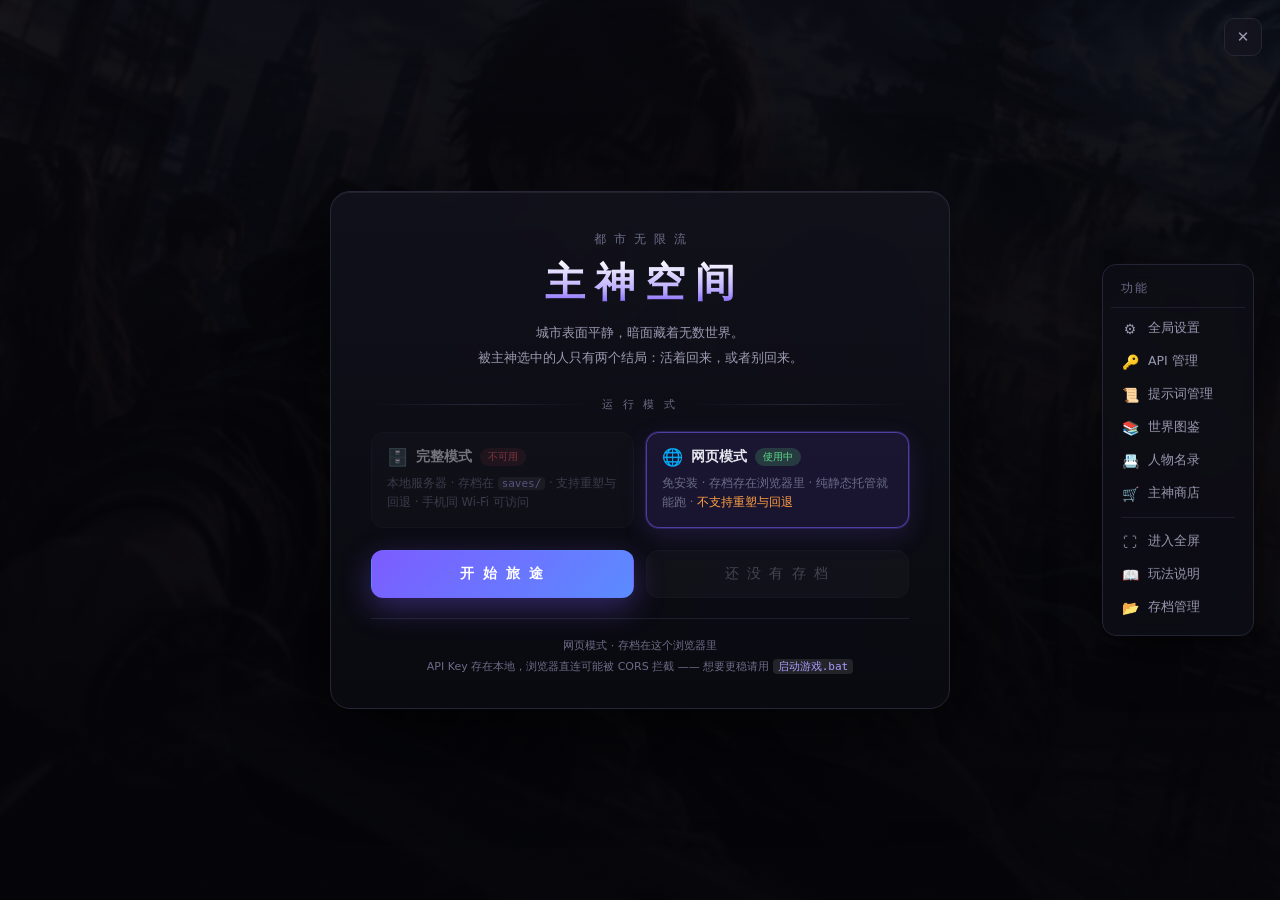
==== index.html @ b5f0bf7d "更新游戏文件（2026-10-16 14:59）" ====
<!DOCTYPE html>
<html lang="zh-CN">
<head>
<meta charset="UTF-8" />
<meta name="viewport" content="width=device-width, initial-scale=1, viewport-fit=cover" />
<meta name="theme-color" content="#0a0a10" />
<title>都市无限流：主神空间</title>
<link rel="icon" href="data:image/svg+xml,<svg xmlns='http://www.w3.org/2000/svg' viewBox='0 0 32 32'><circle cx='16' cy='16' r='13' fill='%237c5cff'/></svg>" />
<link rel="stylesheet" href="./style.css" />
</head>
<body>

<div id="app">
  <!-- ══════════ 开始页 ══════════ -->
  <div class="landing" id="landing">
    <button class="ld-close" id="ldClose" title="关闭">✕</button>

    <!-- 右侧功能菜单 -->
    <aside class="ld-menu">
      <div class="ld-menu-h">功能</div>
      <button class="ld-mi" data-ld="settings"><i>⚙️</i><span>全局设置</span></button>
      <button class="ld-mi" data-ld="api"><i>🔑</i><span>API 管理</span></button>
      <button class="ld-mi" data-ld="prompt"><i>📜</i><span>提示词管理</span></button>
      <button class="ld-mi" data-ld="worlds"><i>📚</i><span>世界图鉴</span></button>
      <button class="ld-mi" data-ld="codex"><i>📇</i><span>人物名录</span></button>
      <button class="ld-mi" data-ld="shop"><i>🛒</i><span>主神商店</span></button>
      <div class="ld-menu-gap"></div>
      <button class="ld-mi" data-ld="fullscreen"><i>⛶</i><span>进入全屏</span></button>
      <button class="ld-mi" data-ld="guide"><i>📖</i><span>玩法说明</span></button>
      <button class="ld-mi" data-ld="saves"><i>📂</i><span>存档管理</span></button>
    </aside>

    <div class="landing-inner">
      <div class="ld-card">
        <div class="ld-brand">
          <div class="ld-title">都市无限流</div>
          <h1 class="ld-name">主神空间</h1>
          <p class="ld-tag">城市表面平静，暗面藏着无数世界。<br />被主神选中的人只有两个结局：活着回来，或者别回来。</p>
        </div>

        <div class="ld-divider"><span>运 行 模 式</span></div>

        <div class="ld-modes">
          <button class="ld-mode" id="modeServer">
            <span class="ld-mo-top"><i>🗄️</i><b>完整模式</b><em id="badgeServer">检测中</em></span>
            <span class="ld-mo-desc">本地服务器 · 存档在 <code>saves/</code> · 支持重塑与回退 · 手机同 Wi-Fi 可访问</span>
          </button>
          <button class="ld-mode" id="modeLocal">
            <span class="ld-mo-top"><i>🌐</i><b>网页模式</b><em id="badgeLocal">检测中</em></span>
            <span class="ld-mo-desc">免安装 · 存档存在浏览器里 · 纯静态托管就能跑 · <b>不支持重塑与回退</b></span>
          </button>
        </div>

        <div class="ld-acts">
          <button class="ld-btn primary" id="ldStart">开 始 旅 途</button>
          <button class="ld-btn" id="ldContinue">继 续 旅 途</button>
        </div>

        <div class="ld-foot" id="landingEngine"></div>
      </div>
    </div>
  </div>

  <!-- ══════════ 左侧图标栏 ══════════ -->
  <nav class="rail" id="rail">
    <div class="rail-group">
      <button class="rail-btn" data-act="char"><i>👤</i><span>角色</span></button>
      <button class="rail-btn" data-act="inv"><i>🎒</i><span>背包</span></button>
      <button class="rail-btn" data-act="shop"><i>🛒</i><span>商店</span></button>
      <button class="rail-btn" data-act="quest"><i>📋</i><span>任务</span></button>
      <button class="rail-btn" data-act="codex"><i>📇</i><span>人物</span></button>
      <button class="rail-btn" data-act="worlds"><i>📚</i><span>世界</span></button>
      <button class="rail-btn" data-act="archive"><i>📖</i><span>档案</span></button>
      <button class="rail-btn" data-act="time"><i>⏩</i><span>时间</span></button>
      <button class="rail-btn" data-act="hub"><i>🌀</i><span>主神空间</span></button>
    </div>
    <div class="rail-gap"></div>
    <div class="rail-group">
      <button class="rail-btn" data-act="rest"><i>💤</i><span>恢复</span></button>
      <button class="rail-btn" data-act="prompt"><i>📜</i><span>提示词</span></button>
      <button class="rail-btn" data-act="cfg"><i>⚙️</i><span>设置</span></button>
      <button class="rail-btn" data-act="home"><i>🏠</i><span>开始页</span></button>
    </div>
  </nav>

  <!-- ══════════ 侧栏 ══════════ -->
  <aside class="sidebar" id="sidebar">
    <div class="brand">
      <div class="orb"></div>
      <div>
        <h1 id="brandTitle">主神空间</h1>
        <div class="sub">都市无限流 · 文字冒险</div>
      </div>
      <button class="side-fold" id="sideFold" title="收起状态栏">收起 ⟩</button>
    </div>

    <div class="section">
      <h2>角色状态 <span class="mini" id="saveNameLabel">未存档</span></h2>

      <div class="stat hp">
        <div class="row"><span class="label">HP 生命</span><span class="val" id="hpVal">100 / 100</span></div>
        <div class="track"><div class="fill hp" id="hpBar" style="width:100%"></div></div>
      </div>
      <div class="stat sta">
        <div class="row"><span class="label">体力</span><span class="val" id="staVal">100 / 100</span></div>
        <div class="track"><div class="fill sta" id="staBar" style="width:100%"></div></div>
      </div>
      <div class="stat score">
        <div class="row"><span class="label">积分</span><span class="val" id="scoreVal">100</span></div>
        <div class="track"><div class="fill score" id="scoreBar" style="width:20%"></div></div>
      </div>

      <div class="attr-mini-list" id="attrList"></div>

      <dl class="meta-grid">
        <dt>等级</dt><dd id="rankVal"><span class="tag rank">E</span></dd>
        <dt>现金</dt><dd id="moneyVal">¥3,000</dd>
        <dt>出身</dt><dd id="originVal">—</dd>
        <dt>天赋</dt><dd id="talentVal">—</dd>
        <dt>战斗</dt><dd id="combatVal">攻 0 · 防 0</dd>
      </dl>
    </div>

    <div class="section">
      <h2>背包 <span class="mini" id="invCount"></span></h2>
      <div class="chips" id="invList"><span class="empty">空空如也</span></div>
    </div>

    <div class="section">
      <h2>技能与血统</h2>
      <div class="chips" id="skillList"><span class="empty">尚未觉醒任何能力</span></div>
    </div>

    <div class="section" style="border-bottom:none">
      <h2>存档 <span class="mini" id="syncHint"></span></h2>
      <button class="btn ghost tiny block" style="margin-bottom:8px" onclick="UI.openNewSave()">＋ 新建旅途</button>
      <div class="save-list" id="saveList"></div>
      <button class="btn ghost tiny block" style="margin-top:8px" onclick="UI.openArchive()">📖 记忆档案</button>
      <button class="btn ghost tiny block" style="margin-top:6px" onclick="UI.exportText('novel',null,'小说已导出')">⬇ 导出为小说 TXT</button>
      <button class="btn ghost tiny block" style="margin-top:6px" onclick="UI.exportText('dossier',null,'完整档案已导出')">⬇ 导出全部档案 TXT</button>
      <button class="btn danger tiny block" style="margin-top:6px" onclick="UI.openImport()">📥 导入存档</button>
    </div>
  </aside>
  <div class="backdrop" id="backdrop" onclick="UI.toggleSidebar(false)"></div>
  <button class="side-reopen" id="sideReopen" title="展开状态栏">⟨ 状态</button>

  <!-- ══════════ 主区 ══════════ -->
  <div class="main">
    <div class="topbar">
      <button class="btn ghost tiny mobile-only" onclick="UI.toggleSidebar(true)">☰</button>
      <span class="title" id="topTitle">都市无限流：主神空间</span>
      <!-- 顶部时间与阶段：一眼能看到现在第几天、离任务还有多久 -->
      <span class="topclock" id="topClock">
        <span class="tc-time" id="topClockTime">26年1月1日 06:00</span>
        <span class="tc-phase" id="topClockPhase">现实生活</span>
        <span class="tc-cd" id="topClockCd">还有 7 天</span>
      </span>
      <div class="spacer"></div>
      <!-- 当前任务徽章：点了开任务面板。侧栏那块删掉之后，任务还得一眼看得到 -->
      <button class="taskchip" id="topTask" onclick="UI.openQuests()" style="display:none">
        <span class="tc-flag">📋</span>
        <span id="topTaskName">—</span>
        <span class="tc-rank" id="topTaskRank"></span>
      </button>
      <!-- 重塑 / 回退常驻顶部：放在消息下面会因为流式追加而根本不渲染出来。
           没有可退的轮次时，「回退」会变成「🏠 主页」—— 顶栏得有个回开始页的入口 -->
      <span class="topacts">
        <button class="tool" id="btnReroll" title="用同样的输入重新生成这一轮">↻ 重塑</button>
        <button class="tool" id="btnUndo" title="删掉这一轮，回到这一轮开头">↩ 回退</button>
      </span>
      <span class="engine-badge" id="engineBadge" onclick="UI.openSettings()">
        <span class="status-dot" id="statusDot"></span>
        <span id="engineText">检测中…</span>
      </span>
    </div>

    <div class="chat" id="chat">
      <div class="chat-inner" id="chatInner"></div>
    </div>

    <div class="composer">
      <div class="composer-inner">
        <div class="input-wrap">
          <textarea id="input" rows="1" placeholder="输入你的行动……也可以直接点上面的选项"></textarea>
          <button class="btn" id="sendBtn" onclick="Game.send()">发送</button>
        </div>
        <div class="hint-row">
          <span><span class="k">Enter</span> 发送</span>
          <span><span class="k">Shift+Enter</span> 换行</span>
          <span><span class="k">↑</span> 取回上次输入</span>
          <span style="margin-left:auto" id="turnHint"></span>
        </div>
      </div>
    </div>
  </div>
</div>

<div id="modalRoot"></div>
<div id="toastRoot" style="position:fixed;top:16px;left:50%;transform:translateX(-50%);z-index:200;display:flex;flex-direction:column;gap:8px;align-items:center;pointer-events:none"></div>

<script src="./prefs.js"></script>
<script src="./gamedata.js"></script>
<!-- 世界书（84 篇，385KB）：网页模式靠它注入原著设定与人物，必须在 app.js 之前 -->
<script src="./worldbooks.js"></script>
<script src="./app.js"></script>
<script src="./panels.js"></script>
</body>
</html>
---- style.css ----
/* ══════════════════════════════════════════════════════════════
   都市无限流 · 主神空间 —— 界面样式
   ══════════════════════════════════════════════════════════════ */
:root {
  /* 原生控件（select 的下拉列表、滚动条、日期框）按深色渲染。
     不写这一行，浏览器会用系统浅色主题画 <option>，深色界面里就变成
     「白底下拉菜单 + 浅色文字」——用户截图里那块看不清的白色方块就是这个。 */
  color-scheme: dark;

  --bg: #0a0a10;
  --bg-2: #10101a;
  --panel: #14141f;
  --panel-2: #1b1b2a;
  --border: #262637;
  --border-soft: #1e1e2c;
  --accent: #7c5cff;
  --accent-2: #a99bff;
  --accent-dim: rgba(124, 92, 255, .16);
  --text: #e6e6ef;
  --text-dim: #9a9ab2;
  --muted: #6c6c88;
  --hp: #ff5f6d;
  --sta: #22d3c5;
  --score: #ffc93c;
  --ok: #3ddc84;
  --warn: #ff9f43;
  --radius: 12px;
  --mono: ui-monospace, "Cascadia Mono", Consolas, "Courier New", monospace;

  /* ── 语义化叠加层 ──
     深色下是「白色半透明」，浅色下翻转成「黑色半透明」。
     写死 rgba(255,255,255,…) 的地方全部走这几个变量，否则浅色主题会一片惨白。
     ⚠ 这里必须是**字面量**。以前写成 `--ov-1: var(--ov-1)` 这种自引用，
     CSS 变量自引用是无效声明，于是 --ov-1..4 和 --line 全部落空：
     36 处 background / border 直接失效，成了「看起来没样式」的样子。 */
  --ov-1: rgba(255, 255, 255, .03);
  --ov-2: rgba(255, 255, 255, .05);
  --ov-3: rgba(255, 255, 255, .07);
  --ov-4: rgba(255, 255, 255, .10);
  --line: rgba(255, 255, 255, .07);
  --shadow-1: rgba(0, 0, 0, .35);
  --shadow-2: rgba(0, 0, 0, .6);

  /* ── 阅读设置（由「设置 → 阅读」改，存在浏览器里）── */
  --read-size: 14.5px;
  --read-lh: 1.85;
  --read-font: "PingFang SC", "Microsoft YaHei", "Hiragino Sans GB", system-ui, sans-serif;
  --ui-scale: 1;

  /* 叙事配色（彩色 / 素雅）*/
  --nar-strong: #fff;
  --nar-em: var(--accent-2);
  --nar-state: var(--score);
}

* { box-sizing: border-box; margin: 0; padding: 0; }

html, body { height: 100%; }

body {
  background:
    radial-gradient(1100px 620px at 12% -10%, rgba(124, 92, 255, .13), transparent 60%),
    radial-gradient(900px 520px at 108% 108%, rgba(34, 211, 197, .08), transparent 60%),
    var(--bg);
  color: var(--text);
  font-family: "PingFang SC", "Microsoft YaHei", "Hiragino Sans GB", system-ui, sans-serif;
  font-size: 14px;
  line-height: 1.6;
  overflow: hidden;
}

button, input, textarea, select { font-family: inherit; font-size: inherit; color: inherit; }
::-webkit-scrollbar { width: 8px; height: 8px; }
::-webkit-scrollbar-track { background: transparent; }
::-webkit-scrollbar-thumb { background: #2c2c40; border-radius: 4px; }
::-webkit-scrollbar-thumb:hover { background: #3d3d58; }

/* ── 布局 ───────────────────────────────────────────────────── */
#app { display: flex; height: 100vh; height: 100dvh; }

/* ── 背景图 ───────────────────────────────────────────────────
   背景只是气氛，绝不能让文字看不清：
   1) 图本身压暗 + 轻微模糊
   2) 上面再盖一层深色渐变
   3) 对话区再单独加一层半透明底板
   三层叠下来，正文对比度跟纯色背景基本没差别。 */
body::before {
  content: ''; position: fixed; inset: 0; z-index: -2;
  background: #0a0a10 url('./bg.webp') center / cover no-repeat;
  /* 压暗到能看清字为准，但不至于把图糊成一块黑 —— 调高亮度会牺牲对比度，别贪 */
  filter: brightness(.62) saturate(.9) blur(1px);
  transform: scale(1.04);          /* 防止模糊后边缘露白 */
}
body::after {
  content: ''; position: fixed; inset: 0; z-index: -1;
  background:
    radial-gradient(1200px 600px at 30% 0%, rgba(20, 20, 34, .35), transparent 70%),
    linear-gradient(180deg, rgba(8, 8, 14, .68) 0%, rgba(8, 8, 14, .78) 55%, rgba(8, 8, 14, .88) 100%);
  pointer-events: none;
}

/* 顶栏元素多了之后标题会被挤成三行，禁止收缩并允许在窄屏隐藏 */
.topbar .title { white-space: nowrap; flex-shrink: 0; overflow: hidden; text-overflow: ellipsis; }
.topbar { gap: 8px; flex-wrap: nowrap; overflow: hidden; }
@media (max-width: 1280px) { .topbar .title { display: none; } }
@media (max-width: 1080px) { .topclock .tc-cd { display: none; } }

/* ── 顶部的当前任务徽章 ───────────────────────────────────────── */
.taskchip {
  display: inline-flex; align-items: center; gap: 7px;
  margin-right: 10px; padding: 5px 12px; border-radius: 999px;
  background: rgba(255, 201, 60, .1);
  border: 1px solid rgba(255, 201, 60, .28);
  color: var(--text); font-size: 12px; font-family: inherit;
  cursor: pointer; max-width: 260px; transition: .15s;
}
.taskchip:hover { border-color: rgba(255, 201, 60, .6); background: rgba(255, 201, 60, .16); }
.taskchip #topTaskName { overflow: hidden; text-overflow: ellipsis; white-space: nowrap; }
.taskchip .tc-rank {
  padding: 1px 7px; border-radius: 999px; font-size: 10.5px;
  background: rgba(255, 201, 60, .2); color: var(--score);
}
.taskchip.on-mission {
  background: rgba(255, 95, 109, .12);
  border-color: rgba(255, 95, 109, .38);
}
.taskchip.on-mission .tc-rank { background: rgba(255, 95, 109, .22); color: var(--hp); }
@media (max-width: 1100px) { .taskchip { max-width: 150px; } }
@media (max-width: 860px) { .taskchip { display: none !important; } }

/* ── 顶部的重塑 / 回退按钮 ──────────────────────────────────────
   放在顶部而不是消息下面：消息是流式追加的，挂在消息上的按钮
   只有整页重渲染时才出现，正常玩的时候根本看不到。 */
.topacts { display: inline-flex; gap: 6px; margin-right: 10px; }
.topacts .tool {
  cursor: pointer; padding: 5px 12px; border-radius: 8px;
  background: var(--ov-3);
  border: 1px solid var(--border);
  color: var(--text-dim); font-size: 12px; font-family: inherit;
  transition: .15s; white-space: nowrap;
}
.topacts .tool:hover:not(:disabled) {
  color: var(--text); border-color: var(--accent);
  background: rgba(124, 92, 255, .14);
}
.topacts .tool:disabled { opacity: .3; cursor: not-allowed; }
/* 没有可退的轮次时它是「主页」，给它一点不同的分量，免得看着像坏了的按钮 */
.topacts .tool.is-home {
  color: var(--accent-2);
  border-color: rgba(124, 92, 255, .35);
  background: var(--accent-dim);
}
.topacts .tool.is-home:hover { color: var(--text); border-color: var(--accent); }
@media (max-width: 860px) {
  .topacts .tool { padding: 4px 8px; font-size: 11px; }
}

/* ── 顶部时间条 ─────────────────────────────────────────────── */
.topclock {
  display: inline-flex; align-items: center; gap: 9px;
  margin-left: 16px; padding: 4px 13px; border-radius: 999px;
  background: var(--ov-3);
  border: 1px solid var(--border-soft);
  font-size: 12px; white-space: nowrap;
}
.topclock .tc-time { color: var(--text); font-weight: 600; }
.topclock .tc-phase {
  color: var(--ok); padding: 1px 8px; border-radius: 999px;
  background: rgba(61, 220, 132, .12); font-size: 11px;
}
.topclock .tc-phase.on-mission { color: var(--hp); background: rgba(255, 95, 109, .14); }
.topclock .tc-cd { color: var(--text-dim); font-size: 11.5px; }
.topclock .tc-cd.soon { color: var(--warn); font-weight: 600; }
.topclock.soon { border-color: rgba(255, 159, 67, .4); }
@media (max-width: 860px) {
  .topclock { display: none; }     /* 手机上顶部太窄，时间看侧栏 */
}

/* ── 左侧图标栏 ─────────────────────────────────────────────── */
.rail {
  width: 68px; flex: 0 0 68px;
  background: linear-gradient(180deg, #12121c, #0c0c14);
  border-right: 1px solid var(--border-soft);
  display: flex; flex-direction: column; align-items: center;
  padding: 10px 0; gap: 2px; overflow-y: auto; overflow-x: hidden;
}
.rail::-webkit-scrollbar { width: 0; }
.rail-group { display: flex; flex-direction: column; gap: 2px; width: 100%; align-items: center; }
.rail-gap { flex: 1; min-height: 10px; }
.rail-btn {
  width: 54px; padding: 8px 2px 6px; border-radius: 10px; cursor: pointer;
  background: transparent; border: 1px solid transparent; color: var(--text-dim);
  display: flex; flex-direction: column; align-items: center; gap: 3px;
  transition: .15s; font-size: 10px; line-height: 1.1;
}
.rail-btn i { font-style: normal; font-size: 19px; line-height: 1; }
.rail-btn span { font-size: 9.5px; letter-spacing: .3px; }
.rail-btn:hover { background: var(--ov-3); color: var(--text); border-color: var(--border); }
.rail-btn:active { transform: scale(.95); }
.rail-btn.hot { color: var(--score); }
.rail-btn.hot::after {
  content: ''; position: absolute; margin-top: -34px; margin-left: 22px;
  width: 6px; height: 6px; border-radius: 50%; background: var(--score);
  box-shadow: 0 0 6px var(--score);
}

.sidebar {
  width: 288px; flex: 0 0 288px;
  background: linear-gradient(180deg, var(--panel), var(--bg-2));
  border-left: 1px solid var(--border-soft);
  display: flex; flex-direction: column;
  overflow-y: auto; overflow-x: hidden;
  order: 3;                       /* 状态栏放右边 */
  transition: width .18s ease, flex-basis .18s ease, opacity .18s ease;
}
/* 收起：宽度归零，但留一条能点回来的窄边 */
.sidebar.collapsed {
  width: 0; flex-basis: 0; opacity: 0; pointer-events: none;
  border-left: none;
}
/* ── 装备合计加成 ─────────────────────────────────────────── */
.equip-total {
  display: flex; flex-wrap: wrap; align-items: center; gap: 10px;
  margin-top: 10px; padding: 9px 13px; border-radius: 9px;
  background: rgba(124, 92, 255, .07); border: 1px solid rgba(124, 92, 255, .2);
  font-size: 12.5px;
}
.equip-total .et-lb { color: var(--muted); font-size: 11.5px; }
.equip-total span b { color: var(--accent-2); font-weight: 600; }
.equip-total.empty {
  background: var(--ov-2); border-color: var(--border-soft);
  color: var(--muted); font-size: 11.5px;
}
.inv-row .ir-slot {
  margin-left: 8px; padding: 1px 7px; border-radius: 999px;
  background: var(--ov-3); color: var(--muted); font-size: 10.5px;
}
.inv-row .ir-pk { margin-top: 4px; font-size: 11.5px; color: var(--accent-2); line-height: 1.6; }

/* 长存档的「载入更早」按钮 */
.load-earlier {
  display: block; width: fit-content; margin: 4px auto 16px;
  padding: 6px 18px; border-radius: 999px; cursor: pointer;
  background: var(--ov-3); border: 1px solid var(--border);
  color: var(--text-dim); font-family: inherit; font-size: 12px; transition: .15s;
}
.load-earlier:hover { color: var(--text); border-color: var(--accent); background: rgba(124, 92, 255, .14); }

.qr-pg {
  margin-left: 8px; padding: 1px 8px; border-radius: 999px;
  background: rgba(124, 92, 255, .18); color: var(--accent-2);
  font-size: 11px; font-weight: 400;
}
.qr-pbar { height: 3px; border-radius: 2px; background: var(--ov-4); margin: 6px 0 2px; overflow: hidden; }
.qr-pbar i { display: block; height: 100%; background: linear-gradient(90deg, var(--accent), var(--accent-2)); }

.qr-act { display: flex; flex-direction: column; align-items: flex-end; gap: 6px; flex: 0 0 auto; }
.qr-btns { display: flex; gap: 6px; }
.qr-btn {
  cursor: pointer; padding: 4px 10px; border-radius: 7px; white-space: nowrap;
  background: var(--ov-4); border: 1px solid var(--border);
  color: var(--text-dim); font-family: inherit; font-size: 11.5px; transition: .13s;
}
.qr-btn.ok { color: #5ee08a; border-color: rgba(94, 224, 138, .35); background: rgba(94, 224, 138, .09); }
.qr-btn.no { color: var(--hp); border-color: rgba(255, 95, 109, .3); background: rgba(255, 95, 109, .08); }
.qr-btn:hover { color: var(--text); border-color: var(--accent); background: rgba(124, 92, 255, .14); }
.qr-btn.ok:hover { color: #5ee08a; border-color: rgba(94, 224, 138, .5); background: rgba(94, 224, 138, .12); }
.qr-btn.no:hover { color: var(--hp); border-color: rgba(255, 95, 109, .5); background: rgba(255, 95, 109, .12); }

/* ── 主神商店 ─────────────────────────────────────────────── */
.sp-head {
  display: flex; align-items: center; gap: 14px; flex-wrap: wrap;
  padding: 11px 14px; margin-bottom: 12px; border-radius: 10px;
  background: linear-gradient(90deg, rgba(124, 92, 255, .14), rgba(124, 92, 255, .03));
  border: 1px solid rgba(124, 92, 255, .28);
}
.sp-bal { font-size: 13px; color: var(--text-dim); }
.sp-bal b { font-size: 19px; color: var(--score); margin-left: 4px; }
.sp-hint { font-size: 11.5px; color: var(--muted); }

/* 残次品补全条 —— 这是玩家最该看到的东西，所以放最上面 */
.sp-upbar {
  display: flex; gap: 12px; align-items: flex-start; flex-wrap: wrap;
  padding: 12px 14px; margin-bottom: 12px; border-radius: 10px;
  background: rgba(255, 159, 67, .09); border: 1px solid rgba(255, 159, 67, .35);
}
.sp-upicon { font-size: 20px; line-height: 1.2; }
.sp-uptext { flex: 1; min-width: 180px; }
.sp-uptext b { font-size: 13.5px; color: var(--warn); }
.sp-uplist { flex: 0 0 100%; display: flex; flex-direction: column; gap: 6px; margin-top: 4px; }
.sp-uprow {
  display: flex; align-items: center; gap: 10px; padding: 6px 10px;
  border-radius: 8px; background: rgba(0, 0, 0, .22);
}
.sp-uprow > span:first-child { flex: 1; font-size: 12.5px; min-width: 0; }
.sp-upcost { color: var(--score); font-size: 12px; white-space: nowrap; }
.sp-upcost s, .btn s { color: var(--muted); font-size: 10.5px; margin-right: 3px; opacity: .7; }
.btn.up s { color: rgba(26, 18, 5, .55); }
.sp-uprow .btn { white-space: nowrap; }

.shop { display: flex; gap: 14px; align-items: flex-start; }
.shop-side { flex: 0 0 116px; display: flex; flex-direction: column; gap: 3px; }
.shop-cat {
  display: flex; align-items: center; gap: 7px; width: 100%; cursor: pointer;
  padding: 7px 10px; border-radius: 8px; border: 1px solid transparent;
  background: transparent; color: var(--text-dim);
  font-family: inherit; font-size: 12.5px; text-align: left; transition: .13s;
}
.shop-cat i { font-style: normal; width: 16px; text-align: center; }
.shop-cat span { flex: 1; }
.shop-cat em { font-style: normal; font-size: 10.5px; opacity: .45; }
.shop-cat:hover { background: var(--ov-3); color: var(--text); }
.shop-cat.on { background: rgba(124, 92, 255, .18); border-color: rgba(124, 92, 255, .45); color: var(--text); }

.shop-main { flex: 1; min-width: 0; }
.shop-tools { display: flex; gap: 8px; margin-bottom: 11px; }
.shop-tools input { flex: 1; min-width: 0; }
.shop-tools select {
  background: var(--panel); color: var(--text); border: 1px solid var(--border);
  border-radius: 8px; padding: 0 8px; font-family: inherit; font-size: 12px;
}
.shop-grid { display: grid; grid-template-columns: repeat(auto-fill, minmax(232px, 1fr)); gap: 10px; }

.sp-card {
  display: flex; flex-direction: column; gap: 6px;
  padding: 11px 12px; border-radius: 10px;
  background: var(--ov-1);
  border: 1px solid var(--border-soft);
  border-left: 3px solid var(--rc, var(--border));
  transition: .14s;
}
.sp-card:hover { background: var(--ov-3); border-color: var(--border); }
.sp-card.can-up { background: rgba(255, 159, 67, .06); border-color: rgba(255, 159, 67, .3); }
.sp-card.cant { opacity: .58; }
.sp-top { display: flex; align-items: center; gap: 6px; flex-wrap: wrap; }
.sp-flag {
  font-size: 10px; padding: 1px 7px; border-radius: 999px;
  background: rgba(255, 159, 67, .2); color: var(--warn);
}
.sp-flag.eq { background: rgba(94, 224, 138, .16); color: #5ee08a; }
.sp-nm { font-size: 13.5px; font-weight: 600; }
.sp-ds { font-size: 11.5px; color: var(--muted); line-height: 1.6; }
.sp-pk { font-size: 11.5px; color: var(--accent-2); line-height: 1.6; }
.sp-delta { font-size: 11.5px; display: flex; gap: 8px; flex-wrap: wrap; }
.sp-delta .sp-d.up { color: #5ee08a; }
.sp-delta .sp-d.down { color: var(--hp); }
.sp-replace { font-size: 11px; color: var(--muted); }
.sp-foot {
  display: flex; align-items: center; justify-content: space-between; gap: 8px;
  margin-top: auto; padding-top: 7px; border-top: 1px solid var(--border-soft);
}
.sp-note { font-size: 10.5px; color: var(--muted); }
.sp-note.up { color: var(--warn); }
.btn.up { background: linear-gradient(135deg, #ff9f43, #ff7a1a); border-color: transparent; color: #1a1205; font-weight: 600; }

.sp-confirm { display: flex; flex-direction: column; gap: 9px; }
.sp-cf-nm { display: flex; align-items: center; gap: 8px; font-size: 15px; }
.sp-cf-up {
  font-size: 12.5px; padding: 9px 12px; border-radius: 9px; line-height: 1.7;
  background: rgba(255, 159, 67, .1); border: 1px solid rgba(255, 159, 67, .3); color: var(--warn);
}
.sp-cf-up.warn { background: rgba(255, 95, 109, .1); border-color: rgba(255, 95, 109, .3); color: var(--hp); }
.sp-cf-num {
  display: flex; gap: 22px; padding-top: 9px; border-top: 1px solid var(--border-soft);
  font-size: 12.5px; color: var(--text-dim);
}
.sp-cf-num b { color: var(--score); font-size: 15px; margin-left: 5px; }

@media (max-width: 860px) {
  .shop { flex-direction: column; }
  .shop-side { flex: 0 0 auto; flex-direction: row; flex-wrap: wrap; }
  .shop-cat { width: auto; }
  .shop-grid { grid-template-columns: 1fr; }
}

.sp-work {
  margin-left: 7px; padding: 1px 7px; border-radius: 999px;
  background: rgba(94, 224, 138, .13); color: #5ee08a;
  font-size: 10px; font-weight: 400; vertical-align: middle;
  white-space: nowrap;
}
.shop-tools select { max-width: 132px; }

/* ── 世界图鉴 ─────────────────────────────────────────────── */
.wb-cur {
  padding: 7px 11px; margin-bottom: 8px; border-radius: 8px; font-size: 12px;
  background: rgba(255, 201, 60, .1); border: 1px solid rgba(255, 201, 60, .28);
  color: var(--score);
}
.wb-li-icon { font-size: 19px; flex: 0 0 30px; text-align: center; }
.wb-head { display: flex; align-items: center; gap: 12px; margin-bottom: 14px; }
.wb-icon { font-size: 34px; }
.wb-name { font-size: 19px; font-weight: 600; }
.wb-tag { font-size: 12px; color: var(--muted); margin-top: 2px; }
.wb-guide { font-size: 13px; line-height: 1.85; color: var(--text-dim); }
.wb-cast { display: flex; flex-direction: column; gap: 6px; }
.wb-npc {
  display: flex; align-items: center; gap: 10px; padding: 7px 10px;
  border-radius: 9px; border: 1px solid transparent; background: var(--ov-1);
}
.wb-npc.met { cursor: pointer; border-color: var(--border-soft); }
.wb-npc.met:hover { border-color: var(--accent); background: rgba(124, 92, 255, .1); }
.wb-npc:not(.met) { opacity: .55; }
.wb-npc-body { flex: 1; min-width: 0; }
.wb-npc .ci-nm { display: flex; align-items: center; gap: 8px; }
.wb-fav { font-size: 11.5px; font-weight: 400; }
.wb-unmet { font-size: 10.5px; color: var(--muted); border: 1px dashed var(--border); padding: 0 6px; border-radius: 999px; }

/* ── 记忆档案 ─────────────────────────────────────────────── */
.arch-bar {
  display: flex; align-items: center; gap: 10px; flex-wrap: wrap;
  margin-bottom: 14px; padding-bottom: 12px; border-bottom: 1px solid var(--border-soft);
}
.arch-bar .tabs.sub { margin: 0; }
.arch-bar .tabs.sub .tab { font-size: 12.5px; padding: 4px 12px; }
.arch-bar .tabs.sub .tab i { font-style: normal; opacity: .5; font-size: 11px; margin-left: 2px; }
.arch-sel {
  background: var(--panel); color: var(--text); border: 1px solid var(--border);
  border-radius: 8px; padding: 5px 9px; font-family: inherit; font-size: 12.5px;
  max-width: 150px;
}
.arch-list { display: flex; flex-direction: column; }
.arch-row { display: flex; gap: 14px; padding: 11px 0; border-bottom: 1px solid var(--border-soft); }
.arch-row:last-child { border-bottom: none; }
.arch-when {
  flex: 0 0 92px; display: flex; flex-direction: column; gap: 4px;
  font-size: 11.5px; color: var(--muted); padding-top: 2px;
}
.arch-tag {
  align-self: flex-start; padding: 1px 7px; border-radius: 999px; font-size: 10px;
  background: var(--ov-3);
}
.arch-row:nth-child(-n+5) .arch-tag { background: rgba(124, 92, 255, .18); color: var(--accent-2); }
.arch-body { flex: 1; min-width: 0; }
.arch-npc { font-size: 12.5px; color: var(--accent-2); margin-bottom: 4px; }
.arch-npc span { color: var(--muted); font-size: 11.5px; margin-left: 8px; }
.arch-text { font-size: 13.5px; line-height: 1.75; color: var(--text-dim); }

/* ── 消息工具栏（第 N 段 / 字数 / 时间 / 重塑 / 回退）──────────────── */
.msg-tools {
  display: flex; align-items: center; gap: 14px;
  padding: 8px 14px 4px; margin: 2px 0 10px;
  font-size: 11.5px; color: var(--muted);
  border-top: 1px dashed var(--border-soft);
}
.msg-tools .grow { flex: 1; }
.msg-tools .tool {
  cursor: pointer; padding: 4px 11px; border-radius: 7px;
  background: transparent; border: 1px solid var(--border);
  color: var(--text-dim); font-size: 11.5px; font-family: inherit;
  transition: .15s;
}
.msg-tools .tool:hover:not(:disabled) { color: var(--text); border-color: var(--accent); background: rgba(124, 92, 255, .08); }
.msg-tools .tool:disabled { opacity: .35; cursor: not-allowed; }

/* 收起后浮在右边的展开把手 */
.side-reopen {
  display: none;
  position: fixed; right: 0; top: 50%; transform: translateY(-50%);
  z-index: 60;
  padding: 14px 7px; border-radius: 9px 0 0 9px; cursor: pointer;
  background: var(--panel); border: 1px solid var(--border); border-right: none;
  color: var(--text-dim); font-size: 13px; letter-spacing: 2px; writing-mode: vertical-rl;
}
.side-reopen:hover { color: var(--text); }
.side-reopen.show { display: block; }

/* 收起按钮，挂在品牌栏右边 */
.side-fold {
  margin-left: auto; cursor: pointer; padding: 4px 9px; border-radius: 7px;
  background: transparent; border: 1px solid var(--border); color: var(--text-dim);
  font-size: 11.5px; line-height: 1; font-family: inherit;
}
.side-fold:hover { color: var(--text); border-color: var(--accent); }

@media (max-width: 860px) {
  /* 手机上侧栏回归抽屉，收起逻辑交给 toggleSidebar */
  .sidebar.collapsed { width: 288px; flex-basis: 288px; opacity: 1; pointer-events: auto; }
  .side-reopen { display: none !important; }
  .side-fold { display: none; }
}


.rail { order: 1; }
.main { order: 2; }

.main { flex: 1; display: flex; flex-direction: column; min-width: 0; }

/* ── 侧栏品牌 ───────────────────────────────────────────────── */
.brand {
  padding: 18px 18px 14px;
  border-bottom: 1px solid var(--border-soft);
  display: flex; align-items: center; gap: 10px;
}
.brand .orb {
  width: 30px; height: 30px; flex: none; border-radius: 50%;
  background: radial-gradient(circle at 34% 30%, #cbb8ff, var(--accent) 55%, #2b1d63);
  box-shadow: 0 0 18px rgba(124, 92, 255, .55);
  animation: pulse 4s ease-in-out infinite;
}
@keyframes pulse { 0%,100% { opacity: .85; } 50% { opacity: 1; } }
.brand h1 { font-size: 14px; font-weight: 600; letter-spacing: .5px; }
.brand .sub { font-size: 11px; color: var(--muted); margin-top: 1px; }

/* ── 侧栏分区 ───────────────────────────────────────────────── */
.section { padding: 14px 16px; border-bottom: 1px solid var(--border-soft); }
.section > h2 {
  font-size: 11px; font-weight: 600; letter-spacing: 1.4px; color: var(--muted);
  text-transform: uppercase; margin-bottom: 10px;
  display: flex; align-items: center; justify-content: space-between;
}
.section > h2 .mini { font-size: 10px; letter-spacing: 0; text-transform: none; color: var(--muted); }

/* ── 状态条 ─────────────────────────────────────────────────── */
.stat { margin-bottom: 9px; }
.stat .row { display: flex; justify-content: space-between; align-items: baseline; font-size: 12px; margin-bottom: 4px; }
.stat .row .label { color: var(--text-dim); }
.stat .row .val { font-family: var(--mono); font-size: 12.5px; font-weight: 600; }
.stat.hp .val { color: var(--hp); }
.stat.sta .val { color: var(--sta); }
.stat.score .val { color: var(--score); }
.track { height: 5px; background: #1c1c2a; border-radius: 3px; overflow: hidden; }
.fill { height: 100%; border-radius: 3px; transition: width .45s cubic-bezier(.4,0,.2,1); }
.fill.hp { background: linear-gradient(90deg, #ff8a5f, var(--hp)); }
.fill.sta { background: linear-gradient(90deg, #5ce1e6, var(--sta)); }
.fill.score { background: linear-gradient(90deg, #ffd97a, var(--score)); }

.meta-grid { display: grid; grid-template-columns: auto 1fr; gap: 4px 10px; font-size: 12px; margin-top: 10px; }
.meta-grid dt { color: var(--muted); }
.meta-grid dd { font-family: var(--mono); font-size: 12px; text-align: right; overflow: hidden; text-overflow: ellipsis; white-space: nowrap; }
.meta-grid dd.dg { color: var(--accent-2); font-family: inherit; }

.tag {
  display: inline-block; padding: 1px 7px; border-radius: 20px;
  font-size: 10px; font-weight: 600; letter-spacing: .4px;
  border: 1px solid var(--border); background: var(--panel-2); color: var(--text-dim);
}
.tag.rank { border-color: rgba(124,92,255,.5); color: var(--accent-2); background: var(--accent-dim); }
.tag.dead { border-color: rgba(255,95,109,.5); color: var(--hp); background: rgba(255,95,109,.12); }
.tag.mad { border-color: rgba(255,159,67,.5); color: var(--warn); background: rgba(255,159,67,.12); }
.tag.spent { border-color: rgba(255,159,67,.5); color: var(--warn); background: rgba(255,159,67,.12); }
.tag.alive { border-color: rgba(61,220,132,.4); color: var(--ok); background: rgba(61,220,132,.1); }

/* ── 背包 / 技能 ────────────────────────────────────────────── */
.chips { display: flex; flex-wrap: wrap; gap: 6px; }
.chip {
  display: inline-flex; align-items: center; gap: 5px;
  padding: 3px 8px; border-radius: 6px; font-size: 11.5px;
  background: var(--panel-2); border: 1px solid var(--border);
  color: var(--text-dim);
}
.chip.usable { cursor: pointer; border-color: rgba(34,211,197,.35); color: var(--sta); }
.chip.usable:hover { background: rgba(34,211,197,.12); }
.chip.skill { border-color: rgba(124,92,255,.35); color: var(--accent-2); }
.chip .q { opacity: .65; font-family: var(--mono); }
.empty { font-size: 11.5px; color: var(--muted); }

/* ── 按钮 ───────────────────────────────────────────────────── */
.btn {
  display: inline-flex; align-items: center; justify-content: center; gap: 6px;
  padding: 8px 14px; border-radius: 8px; cursor: pointer;
  border: 1px solid transparent; background: var(--accent); color: #fff;
  font-size: 13px; font-weight: 500; transition: .16s; white-space: nowrap;
}
.btn:hover { background: var(--accent-2); }
.btn:active { transform: translateY(1px); }
.btn:disabled { opacity: .45; cursor: not-allowed; transform: none; }
.btn.ghost { background: var(--panel-2); border-color: var(--border); color: var(--text-dim); }
.btn.ghost:hover { border-color: var(--accent); color: var(--text); background: var(--panel-2); }
.btn.danger { background: transparent; border-color: rgba(255,95,109,.4); color: var(--hp); }
.btn.danger:hover { background: rgba(255,95,109,.12); }
.btn.tiny { padding: 4px 9px; font-size: 11.5px; border-radius: 6px; }
.btn.block { width: 100%; }

/* ── 存档列表 ───────────────────────────────────────────────── */
.save-list { display: flex; flex-direction: column; gap: 6px; }
.save-item {
  padding: 8px 10px; border-radius: 8px; cursor: pointer;
  background: var(--panel-2); border: 1px solid var(--border-soft);
  transition: .16s; position: relative;
}
.save-item:hover { border-color: var(--accent); }
.save-item.active { border-color: var(--accent); background: var(--accent-dim); }
.save-item .nm { font-size: 12.5px; color: var(--text); font-weight: 500; padding-right: 46px;
                 overflow: hidden; text-overflow: ellipsis; white-space: nowrap; }
.save-item .mt { font-size: 10.5px; color: var(--muted); margin-top: 2px; font-family: var(--mono); }
.save-item .del { position: absolute; top: 8px; right: 8px; opacity: 0; transition: .16s;
                  font-size: 14px; color: var(--muted); line-height: 1; padding: 2px 4px; }
.save-item:hover .del { opacity: 1; }
.save-item .del:hover { color: var(--hp); }

/* ── 顶栏 ───────────────────────────────────────────────────── */
.topbar {
  display: flex; align-items: center; gap: 10px;
  padding: 10px 18px; border-bottom: 1px solid var(--border-soft);
  background: rgba(16,16,26,.72); backdrop-filter: blur(8px);
}
.topbar .title { font-size: 13.5px; font-weight: 600; }
.topbar .spacer { flex: 1; }
.status-dot { width: 7px; height: 7px; border-radius: 50%; background: var(--ok); box-shadow: 0 0 8px currentColor; }
.status-dot.off { background: var(--hp); }
.status-dot.warn { background: var(--warn); }
.engine-badge {
  font-size: 11.5px; color: var(--text-dim); padding: 3px 10px; border-radius: 20px;
  border: 1px solid var(--border); background: var(--panel-2);
  display: inline-flex; align-items: center; gap: 6px; cursor: pointer;
}
.engine-badge:hover { border-color: var(--accent); color: var(--text); }

/* ── 对话区 ─────────────────────────────────────────────────── */
.chat { flex: 1; overflow-y: auto; padding: 22px 24px 8px; }
.chat-inner { max-width: 820px; margin: 0 auto; display: flex; flex-direction: column; gap: 14px; }

.msg { animation: rise .28s ease-out; }
@keyframes rise { from { opacity: 0; transform: translateY(6px); } to { opacity: 1; transform: none; } }

.msg.gm { align-self: stretch; }
.msg.gm .body {
  background: linear-gradient(180deg, var(--panel-2), var(--panel));
  border: 1px solid var(--border-soft); border-left: 2px solid var(--accent);
  border-radius: 4px 12px 12px 4px; padding: 16px 18px;
  font-size: var(--read-size); line-height: var(--read-lh);
  font-family: var(--read-font); color: var(--text);
  white-space: pre-wrap; word-break: break-word;
}
.msg.gm .body .state-line { color: var(--nar-state); font-family: var(--mono); font-size: 12.5px; opacity: .95; }
.msg.gm .body strong { color: var(--nar-strong); font-weight: 600; }
.msg.gm .body em { color: var(--nar-em); font-style: normal; }
/* 素雅叙事：把强调色收掉，只留加粗 */
body.plain-narration { --nar-strong: var(--text); --nar-em: var(--text-dim); --nar-state: var(--muted); }

.msg.player { align-self: flex-end; max-width: 82%; }
.msg.player .body {
  background: linear-gradient(180deg, #2b2350, #241d45);
  border: 1px solid rgba(124,92,255,.35); border-radius: 12px 4px 4px 12px;
  padding: 10px 15px; font-size: 13.5px; color: #ded9ff;
  white-space: pre-wrap; word-break: break-word;
}

.msg.system { align-self: center; max-width: 90%; }
.msg.system .body {
  font-size: 11.5px; color: var(--muted); text-align: center;
  padding: 4px 12px; border-radius: 20px; background: var(--ov-2);
}
.msg.system.good .body { color: var(--ok); background: rgba(61,220,132,.08); }
.msg.system.bad .body { color: var(--hp); background: rgba(255,95,109,.08); }
.msg.system.warn .body { color: var(--warn); background: rgba(255,159,67,.08); }

/* ── 选项 ───────────────────────────────────────────────────── */
.choices { display: flex; flex-direction: column; gap: 7px; margin: 2px 0 6px; }
/* 点了选项之后是「填进输入框」，不是直接发送 —— 给个选中态让玩家知道点上了 */
.choice.picked {
  border-color: var(--accent) !important;
  background: linear-gradient(180deg, rgba(124, 92, 255, .22), rgba(124, 92, 255, .1)) !important;
  box-shadow: 0 0 0 1px rgba(124, 92, 255, .35);
}
.choice.picked .num { background: var(--accent); color: #fff; }
.choice {
  display: flex; align-items: flex-start; gap: 10px; text-align: left;
  padding: 10px 14px; border-radius: 9px; cursor: pointer;
  background: var(--panel); border: 1px solid var(--border);
  color: var(--text); font-size: 13.5px; line-height: 1.5; transition: .16s;
  animation: rise .3s ease-out backwards;
}
.choice:hover { border-color: var(--accent); background: var(--accent-dim); transform: translateX(3px); }
.choice:disabled { opacity: .4; cursor: not-allowed; transform: none; }
.choice .num {
  flex: none; width: 20px; height: 20px; border-radius: 5px; margin-top: 1px;
  background: var(--accent-dim); color: var(--accent-2);
  font-family: var(--mono); font-size: 11.5px; font-weight: 700;
  display: flex; align-items: center; justify-content: center;
}

/* ── 思考中 ─────────────────────────────────────────────────── */
.thinking { display: flex; align-items: center; gap: 10px; padding: 12px 18px;
            border: 1px solid var(--border-soft); border-left: 2px solid var(--accent);
            border-radius: 4px 12px 12px 4px; background: rgba(20,20,31,.7); }
.thinking .dots { display: flex; gap: 4px; }
.thinking .dots i { width: 6px; height: 6px; border-radius: 50%; background: var(--accent);
                    animation: bounce 1.3s infinite; }
.thinking .dots i:nth-child(2) { animation-delay: .18s; }
.thinking .dots i:nth-child(3) { animation-delay: .36s; }
@keyframes bounce { 0%,75%,100% { transform: translateY(0); opacity: .5; } 35% { transform: translateY(-5px); opacity: 1; } }
.thinking .txt { font-size: 12.5px; color: var(--muted); }

.cursor::after { content: "▍"; color: var(--accent-2); animation: blink 1s steps(2) infinite; }
@keyframes blink { 50% { opacity: 0; } }

/* ── 输入区 ─────────────────────────────────────────────────── */
.composer { border-top: 1px solid var(--border-soft); background: rgba(16,16,26,.85);
            backdrop-filter: blur(8px); padding: 12px 24px 14px; }
.composer-inner { max-width: 820px; margin: 0 auto; }
.input-wrap {
  display: flex; align-items: flex-end; gap: 10px;
  background: var(--panel); border: 1px solid var(--border); border-radius: var(--radius);
  padding: 8px 8px 8px 14px; transition: border-color .16s;
}
.input-wrap:focus-within { border-color: var(--accent); box-shadow: 0 0 0 3px rgba(124,92,255,.12); }
.input-wrap textarea {
  flex: 1; background: transparent; border: none; outline: none; resize: none;
  max-height: 168px; min-height: 24px; line-height: 1.6; font-size: 14px; padding: 5px 0;
}
.input-wrap textarea::placeholder { color: var(--muted); }
.hint-row { display: flex; align-items: center; gap: 12px; margin-top: 7px; font-size: 11px; color: var(--muted); }
.hint-row .k { font-family: var(--mono); color: var(--text-dim); background: var(--panel-2);
               border: 1px solid var(--border-soft); border-radius: 4px; padding: 0 4px; }

/* ── 弹窗 ───────────────────────────────────────────────────── */
.overlay {
  position: fixed; inset: 0; background: rgba(4,4,9,.72); backdrop-filter: blur(3px);
  display: flex; align-items: center; justify-content: center; z-index: 100; padding: 20px;
  animation: fade .16s ease-out;
}
@keyframes fade { from { opacity: 0; } to { opacity: 1; } }
.modal {
  background: linear-gradient(180deg, var(--panel), var(--bg-2));
  border: 1px solid var(--border); border-radius: 14px;
  width: 100%; max-width: 560px; max-height: 88vh; display: flex; flex-direction: column;
  box-shadow: 0 24px 70px rgba(0,0,0,.6); animation: pop .2s ease-out;
}
@keyframes pop { from { opacity: 0; transform: scale(.97) translateY(8px); } to { opacity: 1; transform: none; } }
.modal.wide { max-width: 680px; }
.modal header { padding: 18px 22px 14px; border-bottom: 1px solid var(--border-soft);
                display: flex; align-items: center; justify-content: space-between; }
.modal header h3 { font-size: 15px; font-weight: 600; }
.modal header .x { cursor: pointer; color: var(--muted); font-size: 20px; line-height: 1; padding: 0 4px; }
.modal header .x:hover { color: var(--text); }
.modal .content { padding: 18px 22px; overflow-y: auto; }
.modal footer { padding: 14px 22px 18px; display: flex; gap: 9px; justify-content: flex-end;
                border-top: 1px solid var(--border-soft); }
.modal footer.split { justify-content: space-between; }

.field { margin-bottom: 14px; }
.field label { display: block; font-size: 12px; color: var(--text-dim); margin-bottom: 6px; }
.field .desc { font-size: 11px; color: var(--muted); margin-top: 5px; line-height: 1.5; }
.field input[type=text], .field input[type=password], .field input[type=number], .field select, .field textarea {
  width: 100%; padding: 9px 12px; border-radius: 8px;
  background: var(--bg); border: 1px solid var(--border); outline: none; transition: .16s;
}
.field input:focus, .field select:focus, .field textarea:focus { border-color: var(--accent); }
.field textarea { resize: vertical; min-height: 190px; font-family: var(--mono); font-size: 12px; line-height: 1.65; }
.field .row2 { display: flex; gap: 10px; }
.field .row2 > * { flex: 1; }
.switch { display: flex; align-items: center; gap: 8px; cursor: pointer; font-size: 12.5px; }
.switch input { width: auto; }
.result { padding: 10px 12px; border-radius: 8px; font-size: 12px; margin-top: 4px; line-height: 1.6; }
.result.ok { background: rgba(61,220,132,.1); border: 1px solid rgba(61,220,132,.3); color: var(--ok); }
.result.err { background: rgba(255,95,109,.1); border: 1px solid rgba(255,95,109,.3); color: var(--hp); }
.result.info { background: var(--panel-2); border: 1px solid var(--border); color: var(--text-dim); }

/* ── 商店 ───────────────────────────────────────────────────── */
.shop-grid { display: grid; grid-template-columns: 1fr 1fr; gap: 10px; }
.shop-card {
  padding: 12px; border-radius: 10px; background: var(--panel-2);
  border: 1px solid var(--border); display: flex; flex-direction: column; gap: 7px;
}
.shop-card .hd { display: flex; align-items: center; justify-content: space-between; gap: 8px; }
.shop-card .nm { font-size: 13px; font-weight: 600; }
.shop-card .cost { font-family: var(--mono); font-size: 12px; color: var(--score); flex: none; }
.shop-card .ds { font-size: 11.5px; color: var(--muted); line-height: 1.5; flex: 1; }
.shop-card .btn { align-self: flex-start; }

/* ── 移动端 ─────────────────────────────────────────────────── */
.mobile-only { display: none; }
@media (max-width: 860px) {
  .sidebar {
    position: fixed; inset: 0 auto 0 0; z-index: 90; width: 290px;
    transform: translateX(-100%); transition: transform .25s ease; box-shadow: 0 0 40px rgba(0,0,0,.6);
  }
  .sidebar.open { transform: none; }
  .mobile-only { display: inline-flex; }
  .chat { padding: 16px 14px 4px; }
  .composer { padding: 10px 14px 12px; }
  .topbar { padding: 9px 14px; }
  .shop-grid { grid-template-columns: 1fr; }
  .msg.player { max-width: 92%; }
}
.backdrop { position: fixed; inset: 0; background: rgba(0,0,0,.5); z-index: 89; display: none; }
.backdrop.show { display: block; }
@media (min-width: 861px) { .backdrop { display: none !important; } }

/* 尊重系统的「减少动态效果」设置 */
@media (prefers-reduced-motion: reduce) {
  *, *::before, *::after {
    animation-duration: .001ms !important;
    animation-delay: 0ms !important;
    transition-duration: .001ms !important;
  }
}

/* ── 界面缩放：所有按钮/菜单/面板一起放大缩小 ── */
/* ── 界面缩放 ──
   注意是加在 #app 上而不是 body：加在 body 上会让带 backdrop-filter 的元素
   （顶栏 / 图标栏 / 输入区）的主题失效。加在 #app 上就绕开了那个毛病。
   高度要除掉缩放倍数，否则 100vh 会被放大成 110vh 撑出滚动条。 */
#app { zoom: var(--ui-scale, 1); height: calc(100vh / var(--ui-scale, 1)); }

/* ── 快速动画：关掉就一律不动画 ── */
body.no-anim *, body.no-anim *::before, body.no-anim *::after {
  animation: none !important; transition: none !important;
}
@media (prefers-reduced-motion: reduce) {
  * { animation-duration: .01ms !important; transition-duration: .01ms !important; }
}

/* ══════════════════════════════════════════════════════════════
   开始页
   ══════════════════════════════════════════════════════════════ */
.landing {
  position: fixed; inset: 0; z-index: 95; display: none;
  overflow-y: auto; padding: 40px 20px;
}
.landing.show { display: block; animation: fade .25s ease-out; }
/* 开始页打开时把游戏界面整个藏掉 —— 背景图在 body::before 上，藏了 #app 就露出来了 */
/* ⚠ .landing 自己就在 #app 里面，所以不能整个藏 #app —— 那会把开始页一起藏了。
   只藏它的兄弟节点（图标栏 / 侧栏 / 主区）。 */
body.landing-open #app > *:not(.landing) { display: none; }
body.landing-open { overflow: hidden; }
/* 背景图之上再压一层，保证卡片和文字够清楚 */
.landing::before {
  content: ''; position: fixed; inset: 0; z-index: -1; pointer-events: none;
  background: linear-gradient(180deg, rgba(6, 6, 11, .62), rgba(5, 5, 9, .82));
}
.landing-inner {
  min-height: calc(100vh - 80px);
  display: flex; align-items: center; justify-content: center;
}

/* 右上角关闭 */
.ld-close {
  position: fixed; top: 18px; right: 18px; z-index: 97;
  width: 38px; height: 38px; border-radius: 10px; cursor: pointer;
  background: rgba(20, 20, 31, .8); border: 1px solid var(--border);
  color: var(--text-dim); font-size: 15px; font-family: inherit;
  backdrop-filter: blur(6px); transition: .15s;
}
.ld-close:hover { color: var(--text); border-color: var(--accent); background: rgba(124, 92, 255, .2); }

/* ── 右侧功能菜单 ── */
.ld-menu {
  position: fixed; top: 50%; right: 26px; transform: translateY(-50%); z-index: 96;
  width: 152px; padding: 12px 8px; border-radius: 14px;
  background: rgba(14, 14, 22, .82); border: 1px solid var(--border);
  backdrop-filter: blur(10px);
  box-shadow: 0 18px 50px rgba(0, 0, 0, .5);
  display: flex; flex-direction: column; gap: 2px;
}
.ld-menu-h {
  font-size: 12px; color: var(--muted); letter-spacing: 2px;
  padding: 2px 10px 9px; margin-bottom: 3px;
  border-bottom: 1px solid var(--border-soft);
}
.ld-menu-gap { height: 1px; margin: 6px 10px; background: var(--border-soft); }
.ld-mi {
  display: flex; align-items: center; gap: 9px; width: 100%;
  padding: 7px 10px; border-radius: 9px; cursor: pointer;
  background: transparent; border: none; color: var(--text-dim);
  font-family: inherit; font-size: 12.5px; text-align: left; transition: .13s;
}
.ld-mi i { font-style: normal; font-size: 14px; width: 18px; text-align: center; }
.ld-mi:hover { background: rgba(124, 92, 255, .16); color: var(--text); }

/* ── 中间主卡 ── */
.ld-card {
  width: 100%; max-width: 620px; padding: 38px 40px 30px; border-radius: 20px;
  background: linear-gradient(180deg, rgba(18, 18, 28, .9), rgba(10, 10, 17, .93));
  border: 1px solid var(--border);
  backdrop-filter: blur(12px);
  box-shadow: 0 30px 90px rgba(0, 0, 0, .65), inset 0 1px 0 var(--ov-3);
}
.ld-brand { text-align: center; margin-bottom: 26px; }
.ld-title {
  font-size: 12px; letter-spacing: 8px; color: var(--muted);
  margin-bottom: 10px; text-indent: 8px;
}
.ld-name {
  font-size: 40px; font-weight: 700; letter-spacing: 10px; text-indent: 10px;
  margin: 0 0 16px; line-height: 1.15;
  background: linear-gradient(180deg, #fff, #b9a8ff 70%, #7c5cff);
  -webkit-background-clip: text; background-clip: text; color: transparent;
}
.ld-tag { font-size: 12.5px; line-height: 1.95; color: var(--text-dim); margin: 0; }

.ld-divider {
  display: flex; align-items: center; gap: 14px; margin: 24px 0 18px;
  color: var(--muted); font-size: 11px; letter-spacing: 3px;
}
.ld-divider::before, .ld-divider::after {
  content: ''; flex: 1; height: 1px;
  background: linear-gradient(90deg, transparent, var(--border), transparent);
}

/* ── 两张模式卡 ── */
.ld-modes { display: grid; grid-template-columns: 1fr 1fr; gap: 12px; margin-bottom: 22px; }
.ld-mode {
  display: flex; flex-direction: column; gap: 7px; text-align: left; cursor: pointer;
  padding: 14px 15px; border-radius: 13px;
  background: var(--ov-1); border: 1px solid var(--border-soft);
  font-family: inherit; transition: .15s; position: relative;
}
.ld-mode:hover { border-color: var(--accent); background: rgba(124, 92, 255, .08); }
.ld-mode.on {
  background: rgba(124, 92, 255, .12);
  border-color: rgba(124, 92, 255, .55);
  box-shadow: 0 0 0 1px rgba(124, 92, 255, .22), 0 8px 26px rgba(124, 92, 255, .16);
}
.ld-mode.off { opacity: .48; }
.ld-mo-top { display: flex; align-items: center; gap: 8px; }
.ld-mo-top i { font-style: normal; font-size: 17px; }
.ld-mo-top b { font-size: 14px; color: var(--text); flex: 1; }
.ld-mo-top em {
  font-style: normal; font-size: 10px; padding: 2px 8px; border-radius: 999px;
  background: var(--ov-4); color: var(--muted); white-space: nowrap;
}
.ld-mode.on .ld-mo-top em { background: rgba(94, 224, 138, .18); color: #5ee08a; }
.ld-mode.off .ld-mo-top em { background: rgba(255, 95, 109, .14); color: var(--hp); }
.ld-mo-desc { font-size: 11.5px; line-height: 1.7; color: var(--muted); }
.ld-mo-desc code {
  font-size: 11px; padding: 0 4px; border-radius: 4px;
  background: var(--ov-4); color: var(--accent-2);
}
.ld-mo-desc b { color: var(--warn); font-weight: 400; }

/* ── 两个大按钮 ── */
.ld-acts { display: flex; gap: 12px; }
.ld-btn {
  flex: 1; padding: 14px 20px; border-radius: 12px; cursor: pointer;
  background: var(--ov-3); border: 1px solid var(--border);
  color: var(--text-dim); font-family: inherit; font-size: 14px; letter-spacing: 2px;
  transition: .15s;
}
.ld-btn:hover { color: var(--text); border-color: var(--accent); background: rgba(124, 92, 255, .14); }
.ld-btn.primary {
  background: linear-gradient(135deg, #7c5cff, #5b8cff);
  border-color: transparent; color: #fff; font-weight: 600;
  box-shadow: 0 10px 30px rgba(124, 92, 255, .35);
}
.ld-btn.primary:hover { filter: brightness(1.12); transform: translateY(-1px); }
.ld-btn:disabled, .ld-btn.disabled { opacity: .4; cursor: not-allowed; transform: none; }

.ld-foot {
  margin-top: 20px; padding-top: 16px; border-top: 1px solid var(--border-soft);
  font-size: 11px; line-height: 1.95; color: var(--muted); text-align: center;
}
.ld-foot code {
  font-size: 11px; padding: 1px 5px; border-radius: 4px;
  background: var(--ov-4); color: var(--accent-2);
}

@media (max-width: 1100px) { .ld-menu { display: none; } }
@media (max-width: 640px) {
  .ld-card { padding: 28px 22px 24px; border-radius: 16px; }
  .ld-name { font-size: 30px; letter-spacing: 6px; text-indent: 6px; }
  .ld-modes { grid-template-columns: 1fr; }
  .ld-acts { flex-direction: column; }
  .landing { padding: 24px 14px; }
}

/* ── GM 正文里的 Markdown 元素 ──
   模型爱用 `> **状态**：休眠` 这种引用块写能力面板，以前 `>` 和 `**` 会原样显示出来。 */
.gm-quote {
  margin: 8px 0;
  padding: 8px 12px;
  border-left: 3px solid var(--accent);
  border-radius: 0 8px 8px 0;
  background: var(--ov-2);
  color: var(--text-dim);
}
.gm-quote strong { color: var(--text); }
.gm-code {
  margin: 8px 0;
  padding: 10px 12px;
  border-radius: 8px;
  background: var(--bg-2);
  border: 1px solid var(--border);
  overflow-x: auto;
  font-family: var(--mono);
  font-size: 12px;
  line-height: 1.7;
  color: var(--text-dim);
}
.gm-code code { font-family: inherit; }
.gm-inline {
  padding: 1px 5px;
  border-radius: 4px;
  background: var(--ov-3);
  font-family: var(--mono);
  font-size: .92em;
  color: var(--accent-2);
}

/* ══════════════════════════════════════════════════════════════
   主神空间 · 系统面板
   ══════════════════════════════════════════════════════════════ */
.hub-panel {
  font-family: var(--mono);
  font-size: 12px;
  line-height: 1.85;
  color: var(--text);
  margin: 0;
  padding: 12px 14px;
  white-space: pre-wrap;
  word-break: break-word;
  border-radius: 10px;
  background: linear-gradient(135deg, rgba(120, 160, 255, .10), rgba(120, 160, 255, .02));
  border: 1px solid rgba(120, 160, 255, .25);
}

/* 指定世界的下拉框：原生下拉列表的颜色来自选项本身，
   所以 select 和 option 都要写死底色，不能只靠继承。 */
.hub-select {
  flex: 1;
  min-width: 0;
  padding: 9px 10px;
  border-radius: 9px;
  background: var(--panel-2);
  color: var(--text);
  border: 1px solid var(--border);
  outline: none;
  cursor: pointer;
}
.hub-select:hover { border-color: var(--accent); }
.hub-select:focus { border-color: var(--accent); box-shadow: 0 0 0 2px var(--accent-dim); }
.hub-select option {
  background: var(--panel-2);
  color: var(--text);
  padding: 6px 8px;
}
.hub-select optgroup { background: var(--panel); color: var(--text-dim); }
/* 下拉展开（size>1 的列表框）时，旁边那个按钮会被网格的默认 align-items:stretch
   拉成一整块紫色。让这一行的东西都按自身高度对齐。 */
.hub-pick-row { display: flex; gap: 8px; align-items: flex-start; }
.hub-pick-row .btn { flex: 0 0 auto; white-space: nowrap; }

/* ══════════════════════════════════════════════════════════════
   主线任务 / 人物好感
   ══════════════════════════════════════════════════════════════ */
.quest-main {
  font-size: 12.5px; line-height: 1.65; color: var(--text);
  padding: 8px 10px; border-radius: 8px;
  background: linear-gradient(135deg, rgba(255, 201, 60, .10), rgba(255, 201, 60, .02));
  border: 1px solid rgba(255, 201, 60, .25);
}
.quest-main.empty { background: var(--ov-1); border-color: var(--border-soft); color: var(--muted); }
.quest-goal { font-size: 11px; color: var(--muted); margin-top: 6px; line-height: 1.6; }
.npc-mini { display: flex; flex-direction: column; gap: 4px; margin-top: 9px; }
.npc-mini .nm-row { display: flex; align-items: center; gap: 6px; font-size: 11.5px; }
.npc-mini .nm-name { color: var(--text-dim); flex: 1; overflow: hidden; text-overflow: ellipsis; white-space: nowrap; }
.npc-mini .nm-fav { font-family: var(--mono); font-size: 11px; font-weight: 600; }

.fav-bar { height: 4px; border-radius: 2px; background: #1c1c2a; overflow: hidden; margin-top: 3px; }
.fav-bar > i { display: block; height: 100%; border-radius: 2px; transition: width .4s; }

.quest-row {
  display: flex; align-items: flex-start; gap: 10px; padding: 11px 13px; border-radius: 9px;
  background: var(--panel-2); border: 1px solid var(--border); margin-bottom: 7px;
}
.quest-row.main { border-left: 3px solid var(--score); background: rgba(255,201,60,.05); }
.quest-row.done { opacity: .5; }
.quest-row.fail { opacity: .5; border-left-color: var(--hp); }
.quest-row .qr-body { flex: 1; min-width: 0; }
.quest-row .qr-nm { font-size: 13px; font-weight: 600; display: flex; align-items: center; gap: 7px; }
.quest-row .qr-obj { font-size: 11.5px; color: var(--text-dim); margin-top: 4px; line-height: 1.6; }
.quest-row .qr-rw { font-size: 11px; color: var(--score); margin-top: 4px; }
.quest-row .qr-st { flex: none; font-size: 11px; padding: 2px 8px; border-radius: 12px;
                    border: 1px solid var(--border); color: var(--muted); }
.quest-row .qr-st.on { color: var(--accent-2); border-color: rgba(124,92,255,.4); }
.quest-row .qr-st.ok { color: var(--ok); border-color: rgba(61,220,132,.4); }
.quest-row .qr-st.no { color: var(--hp); border-color: rgba(255,95,109,.4); }

.npc-row {
  display: flex; align-items: center; gap: 12px; padding: 11px 13px; border-radius: 9px;
  background: var(--panel-2); border: 1px solid var(--border); border-left: 3px solid var(--fc, var(--border));
  margin-bottom: 7px;
}
.npc-row .nr-body { flex: 1; min-width: 0; }
.npc-row .nr-nm { font-size: 13px; font-weight: 600; display: flex; align-items: baseline; gap: 7px; flex-wrap: wrap; }
.npc-row .nr-id { font-size: 11px; color: var(--muted); }
.npc-row .nr-note { font-size: 11px; color: var(--text-dim); margin-top: 4px; }
.npc-row .nr-fav { flex: none; text-align: right; min-width: 74px; }
.npc-row .nr-fav b { font-family: var(--mono); font-size: 15px; display: block; }
.npc-row .nr-fav span { font-size: 10.5px; }
.npc-row .nr-fav .fav-bar { margin-top: 4px; }
.prog-ring { display: flex; align-items: center; gap: 10px; margin-bottom: 14px; }
.prog-ring .pr-num { font-family: var(--mono); font-size: 26px; font-weight: 700; color: var(--score); }
.prog-ring .pr-bar { flex: 1; }

/* ══════════════════════════════════════════════════════════════
   人物名录（主从布局）
   ══════════════════════════════════════════════════════════════ */
.codex { display: grid; grid-template-columns: 268px 1fr; gap: 14px; min-height: 460px; }
.codex-list { display: flex; flex-direction: column; min-width: 0; }
.codex-tools { margin-bottom: 8px; }
.codex-tools input {
  width: 100%; padding: 8px 12px; border-radius: 8px; background: var(--bg);
  border: 1px solid var(--border); outline: none; font-size: 13px;
}
.codex-tools input:focus { border-color: var(--accent); }
.codex-scroll { flex: 1; overflow-y: auto; max-height: 56vh; padding-right: 4px; }

.codex-item {
  display: flex; align-items: center; gap: 10px; padding: 9px 11px; border-radius: 9px;
  cursor: pointer; border: 1px solid transparent; transition: .15s; margin-bottom: 4px;
}
.codex-item:hover { background: var(--ov-2); }
.codex-item.on { background: var(--accent-dim); border-color: rgba(124,92,255,.45); }
.ci-av {
  width: 34px; height: 34px; flex: none; border-radius: 50%; border: 1px solid;
  display: flex; align-items: center; justify-content: center; font-size: 15px; font-weight: 600;
}
.ci-body { flex: 1; min-width: 0; }
.ci-nm { font-size: 13px; font-weight: 600; overflow: hidden; text-overflow: ellipsis; white-space: nowrap; }
.ci-sub { font-size: 11px; color: var(--muted); margin: 2px 0 4px; overflow: hidden; text-overflow: ellipsis; white-space: nowrap; }
.ci-star { color: var(--score); font-size: 13px; flex: none; }

.codex-detail {
  min-width: 0; padding: 14px 16px; border-radius: 11px;
  background: var(--ov-1); border: 1px solid var(--border-soft);
  max-height: 62vh; overflow-y: auto;
}
.cd-head { display: flex; align-items: center; gap: 13px; }
.cd-av {
  width: 52px; height: 52px; flex: none; border-radius: 50%; border: 1px solid;
  display: flex; align-items: center; justify-content: center; font-size: 23px; font-weight: 600;
}
.cd-title { flex: 1; min-width: 0; }
.cd-name { font-size: 19px; font-weight: 700; letter-spacing: .5px; }
.cd-sub { font-size: 12px; color: var(--text-dim); margin-top: 2px; }
.star {
  flex: none; width: 34px; height: 34px; border-radius: 9px; cursor: pointer;
  background: var(--panel-2); border: 1px solid var(--border); color: var(--muted); font-size: 17px;
}
.star:hover { border-color: var(--score); color: var(--score); }
.star.on { color: var(--score); border-color: rgba(255,201,60,.5); background: rgba(255,201,60,.1); }

.cd-fav { display: flex; align-items: center; gap: 10px; margin-top: 12px; font-size: 12px; }
.cd-fav b { font-family: var(--mono); font-size: 15px; min-width: 44px; text-align: right; }

.cd-body { font-size: 12.5px; line-height: 1.75; }
.cd-row { display: flex; gap: 12px; padding: 7px 0; border-bottom: 1px solid var(--border-soft); }
.cd-row > span { color: var(--muted); flex: none; width: 52px; }
.cd-row > b { font-weight: 500; color: var(--text); }
.cd-block { margin-top: 14px; }
.cd-block h4 {
  font-size: 11px; font-weight: 600; letter-spacing: 1px; color: var(--accent-2);
  margin-bottom: 5px;
}
.cd-block p { color: var(--text-dim); white-space: pre-wrap; }
.cd-hint {
  margin-top: 16px; padding: 8px 11px; border-radius: 8px; font-size: 11.5px;
  background: rgba(255,159,67,.07); border: 1px solid rgba(255,159,67,.25); color: var(--warn);
}

.rel-row {
  display: flex; align-items: center; gap: 11px; padding: 9px 11px; border-radius: 9px;
  background: var(--panel-2); border: 1px solid var(--border); margin-bottom: 6px;
}
.rel-av {
  width: 30px; height: 30px; flex: none; border-radius: 50%; border: 1px solid;
  display: flex; align-items: center; justify-content: center; font-size: 13px; font-weight: 600;
}
.rel-body { flex: 1; min-width: 0; }
.rel-nm { font-size: 12.5px; font-weight: 600; display: flex; align-items: baseline; gap: 7px; flex-wrap: wrap; }
.rel-nm i { font-style: normal; font-size: 11px; color: var(--muted); font-weight: 400; }
.rel-lb { font-size: 11.5px; color: var(--text-dim); margin-top: 2px; }
.rel-fav { font-family: var(--mono); font-size: 13px; font-weight: 600; flex: none; }

.mem-row { padding: 9px 0; border-bottom: 1px solid var(--border-soft); }
.mem-row .mem-turn { font-size: 10.5px; color: var(--muted); font-family: var(--mono); }
.mem-row p { color: var(--text-dim); margin-top: 3px; }
.tab i { font-style: normal; font-size: 10px; opacity: .7; margin-left: 4px; }

/* 自定义出身/天赋的输入区 */
.custom-box {
  padding: 14px 16px; border-radius: 11px; margin-top: 10px;
  background: rgba(124, 92, 255, .05);
  border: 1px dashed rgba(124, 92, 255, .35);
}
.custom-box textarea {
  width: 100%; padding: 9px 12px; border-radius: 8px; background: var(--bg);
  border: 1px solid var(--border); outline: none; resize: vertical;
  font-family: inherit; font-size: 13px; line-height: 1.6; color: var(--text);
}
.custom-box textarea:focus { border-color: var(--accent); }
.custom-box .field:last-child { margin-bottom: 0; }

.talent-bar .grow { flex: 1; }
.talent-bar .tab { white-space: nowrap; }

@media (max-width: 860px) {
  /* 手机上把图标栏挪到底部，横向排布 */
  .rail {
    position: fixed; left: 0; right: 0; bottom: 0; top: auto;
    width: auto; flex: none; height: 58px; z-index: 88;
    flex-direction: row; align-items: center; justify-content: flex-start;
    padding: 0 6px; gap: 2px; overflow-x: auto; overflow-y: hidden;
    border-right: none; border-top: 1px solid var(--border);
    background: rgba(14, 14, 22, .96); backdrop-filter: blur(10px);
    padding-bottom: env(safe-area-inset-bottom, 0);
  }
  .rail-group { flex-direction: row; width: auto; gap: 2px; }
  .rail-gap { flex: none; }
  .rail-btn { width: 52px; flex: none; padding: 6px 2px; }
  .rail-btn.hot::after { display: none; }
  .main { padding-bottom: 58px; }
  .sidebar { padding-bottom: 58px; }
  .landing { padding-bottom: 58px; }

  .codex { grid-template-columns: 1fr; }
  .codex-scroll { max-height: 30vh; }
  .codex-detail { max-height: none; }
}


/* ══════════════════════════════════════════════════════════════
   开局向导 / 商店 / 装备 / 角色卡
   ══════════════════════════════════════════════════════════════ */

/* ── 品质标签 ── */
.rar {
  display: inline-block; padding: 0 6px; border-radius: 4px; flex: none;
  font-size: 10px; font-weight: 700; letter-spacing: .3px; line-height: 16px;
  color: var(--rc, #9aa0b5);
  border: 1px solid var(--rc, #9aa0b5);
  background: var(--ov-3);
}
.st { display: inline-block; margin-right: 7px; font-size: 11px; font-family: var(--mono); }
.st.up { color: var(--ok); }
.st.down { color: var(--hp); }

/* ── 侧栏属性迷你条 ── */
.attr-mini-list { display: grid; grid-template-columns: 1fr 1fr; gap: 3px 8px; margin: 10px 0 4px; }
.attr-mini { display: flex; align-items: baseline; gap: 4px; font-size: 11.5px; }
.attr-mini .am-nm { color: var(--muted); }
.attr-mini .am-v { font-family: var(--mono); font-weight: 600; color: var(--text); }
.attr-mini .am-m { font-family: var(--mono); font-size: 10.5px; color: var(--muted); }
.attr-mini .am-m.up { color: var(--ok); }
.attr-mini .am-m.down { color: var(--hp); }
.attr-mini .am-eq { font-size: 10px; color: var(--accent-2); margin-left: auto; }
.chip.rar-chip { border-color: var(--rc, #2a2a3d); }
.chip.blood { border-color: rgba(255, 94, 199, .4); color: #ff8ed4; }
.chip.more { cursor: pointer; color: var(--accent-2); border-style: dashed; }

/* ── 向导步骤条 ── */
.wz-crumbs { display: flex; align-items: center; gap: 4px; flex-wrap: wrap; margin-bottom: 18px; }
.wz-step { font-size: 11.5px; padding: 3px 9px; border-radius: 20px; color: var(--muted); border: 1px solid var(--border); }
.wz-step.on { color: #fff; background: var(--accent); border-color: var(--accent); }
.wz-step.done { color: var(--accent-2); border-color: rgba(124, 92, 255, .45); background: var(--accent-dim); }
.wz-sep { color: var(--muted); font-size: 11px; }

/* ── 选择网格 ── */
.pick-grid { display: grid; grid-template-columns: 1fr 1fr; gap: 9px; }
.pick-grid.three { grid-template-columns: 1fr 1fr 1fr; }
.pick {
  padding: 11px 12px; border-radius: 10px; cursor: pointer;
  background: var(--panel-2); border: 1px solid var(--border); transition: .16s;
}
.pick:hover { border-color: var(--accent); transform: translateY(-1px); }
.pick.on { border-color: var(--accent); background: var(--accent-dim); box-shadow: 0 0 0 2px rgba(124, 92, 255, .18); }
.pick-hd { display: flex; align-items: center; gap: 6px; margin-bottom: 5px; }
.pick-ico { font-size: 15px; }
.pick-nm { font-size: 13px; font-weight: 600; }
.pick-ds { font-size: 11.5px; color: var(--text-dim); line-height: 1.55; }
.pick-st { margin-top: 6px; }
.pick-ex, .pick-pk { font-size: 11px; color: var(--muted); margin-top: 5px; line-height: 1.5; }
.pick-pk { color: var(--accent-2); }

/* ── 属性分配 ── */
.attr-alloc { display: flex; flex-direction: column; gap: 8px; }
.attr-row {
  display: flex; align-items: center; justify-content: space-between; gap: 12px;
  padding: 9px 12px; border-radius: 9px; background: var(--panel-2); border: 1px solid var(--border-soft);
}
.attr-info { display: flex; flex-direction: column; gap: 2px; min-width: 0; }
.attr-nm { font-size: 13px; font-weight: 600; }
.attr-ds { font-size: 11px; color: var(--muted); }
.attr-ctl { display: flex; align-items: center; gap: 8px; flex: none; }
.attr-ctl .rnd {
  width: 26px; height: 26px; border-radius: 7px; cursor: pointer;
  background: var(--panel); border: 1px solid var(--border); color: var(--text);
  font-size: 15px; line-height: 1; display: flex; align-items: center; justify-content: center;
}
.attr-ctl .rnd:hover:not(:disabled) { border-color: var(--accent); color: var(--accent-2); }
.attr-ctl .rnd:disabled { opacity: .3; cursor: not-allowed; }
.attr-val { font-family: var(--mono); font-size: 15px; font-weight: 700; min-width: 56px; text-align: center; }
.attr-val i { font-style: normal; font-size: 10px; color: var(--accent-2); display: block; }
.attr-mod { font-family: var(--mono); font-size: 11.5px; color: var(--text-dim); min-width: 56px; text-align: right; }

/* ── 世界选择 ── */
.wz-cat { font-size: 12.5px; font-weight: 600; color: var(--accent-2); margin: 16px 0 8px; display: flex; align-items: baseline; gap: 8px; }
.wz-cat span { font-size: 11px; font-weight: 400; color: var(--muted); }
.world-grid { display: grid; grid-template-columns: repeat(auto-fill, minmax(178px, 1fr)); gap: 8px; }
.world { padding: 10px 11px; border-radius: 9px; cursor: pointer; background: var(--panel-2); border: 1px solid var(--border); transition: .16s; }
.world:hover { border-color: var(--accent); transform: translateY(-1px); }
.world.on { border-color: var(--accent); background: var(--accent-dim); }
.world-hd { display: flex; align-items: center; gap: 6px; margin-bottom: 4px; }
.world-nm { font-size: 12.5px; font-weight: 600; }
.world-tg { font-size: 11px; color: var(--text-dim); line-height: 1.5; }
.world-mood { font-size: 10.5px; color: var(--muted); margin-top: 4px; }
.world-dg { margin-top: 6px; font-size: 10.5px; color: var(--muted); line-height: 1.8; }
.world-dg i {
  font-style: normal; display: inline-block; min-width: 14px; text-align: center;
  margin-right: 5px; border-radius: 3px; font-family: var(--mono); font-size: 9.5px;
  background: var(--accent-dim); color: var(--accent-2); padding: 0 3px;
}

/* ── 角色总览卡 ── */
.summary {
  padding: 16px 18px; border-radius: 12px;
  background: linear-gradient(180deg, rgba(124, 92, 255, .09), rgba(20, 20, 31, .6));
  border: 1px solid var(--border);
}
.sum-name { font-size: 20px; font-weight: 700; letter-spacing: 1px; }
.sum-line { font-size: 12.5px; color: var(--accent-2); margin-top: 5px; }
.sum-grid { display: grid; grid-template-columns: repeat(5, 1fr); gap: 8px; margin: 14px 0 10px; }
.sum-grid > div { text-align: center; padding: 8px 4px; border-radius: 8px; background: var(--ov-2); border: 1px solid var(--border-soft); }
.sum-grid span { display: block; font-size: 11px; color: var(--muted); }
.sum-grid b { display: block; font-size: 19px; font-family: var(--mono); margin: 2px 0; }
.sum-grid i { font-style: normal; font-size: 10.5px; color: var(--text-dim); font-family: var(--mono); }
.sum-line2 { font-size: 12.5px; color: var(--text-dim); margin-top: 5px; }
.sum-line2 b { color: var(--text); }

/* ── 商店 ── */
.shop-bar { display: flex; align-items: center; gap: 12px; margin-bottom: 12px; }
.shop-score { font-size: 13px; color: var(--text-dim); white-space: nowrap; }
.shop-score b { color: var(--score); font-family: var(--mono); font-size: 15px; }
.shop-bar input { flex: 1; padding: 8px 12px; border-radius: 8px; background: var(--bg); border: 1px solid var(--border); outline: none; }
.shop-bar input:focus { border-color: var(--accent); }
.tabs { display: flex; gap: 5px; flex-wrap: wrap; margin-bottom: 8px; }
.tab {
  padding: 4px 11px; border-radius: 20px; cursor: pointer; font-size: 11.5px;
  background: var(--panel-2); border: 1px solid var(--border); color: var(--text-dim); transition: .16s;
}
.tab:hover { border-color: var(--accent); color: var(--text); }
.tab.on { background: var(--accent); border-color: var(--accent); color: #fff; }
.tabs.sub .tab { font-size: 11px; padding: 3px 9px; }
.shop-count { font-size: 11px; color: var(--muted); margin-bottom: 10px; }
.shop-grid { display: grid; grid-template-columns: 1fr 1fr; gap: 10px; }
.shop-card {
  padding: 12px; border-radius: 10px; background: var(--panel-2);
  border: 1px solid var(--border); border-left: 3px solid var(--rc, var(--border));
  display: flex; flex-direction: column; gap: 7px;
}
.shop-card.owned { opacity: .55; }
.shop-card .hd { display: flex; align-items: center; gap: 7px; }
.shop-card .nm { font-size: 13px; font-weight: 600; flex: 1; min-width: 0; }
.shop-card .cost { font-family: var(--mono); font-size: 12px; color: var(--score); flex: none; }
.shop-card .cost.poor { color: var(--hp); }
.shop-card .ds { font-size: 11.5px; color: var(--text-dim); line-height: 1.5; }
.shop-card .st-row { display: flex; flex-wrap: wrap; }
.shop-card .perk { font-size: 11px; color: var(--accent-2); line-height: 1.5; }
.shop-card .flavor { font-size: 10.5px; color: var(--muted); font-style: italic; line-height: 1.5; }
.shop-card .tags { display: flex; gap: 4px; flex-wrap: wrap; margin-top: auto; }
.shop-card .tags i { font-style: normal; font-size: 10px; padding: 1px 6px; border-radius: 4px; background: var(--ov-3); color: var(--muted); }
.shop-card .tags i.sl { color: var(--accent-2); }
.shop-card .btn { align-self: flex-start; }

/* ── 装备栏 ── */
.equip-grid { display: grid; grid-template-columns: repeat(auto-fill, minmax(150px, 1fr)); gap: 9px; }
.equip-slot {
  padding: 10px 12px; border-radius: 9px; background: var(--panel-2);
  border: 1px solid var(--border); border-top: 3px solid var(--rc, var(--border));
  display: flex; flex-direction: column; gap: 5px; min-height: 96px;
}
.equip-slot .es-name { font-size: 10.5px; color: var(--muted); letter-spacing: .5px; }
.equip-slot .es-item { display: flex; align-items: center; gap: 5px; font-size: 12.5px; }
.equip-slot .es-stats { display: flex; flex-wrap: wrap; }
.equip-slot .es-empty { color: var(--muted); font-size: 12px; margin: auto 0; }
.equip-slot .btn { align-self: flex-start; margin-top: auto; }

/* ── 背包列表 ── */
.inv-list { display: flex; flex-direction: column; gap: 7px; }
.inv-row {
  display: flex; align-items: center; gap: 12px; padding: 10px 12px; border-radius: 9px;
  background: var(--panel-2); border: 1px solid var(--border); border-left: 3px solid var(--rc, var(--border));
}
.inv-row .ir-main { flex: 1; min-width: 0; }
.inv-row .ir-nm { display: flex; align-items: center; gap: 6px; font-size: 13px; }
.inv-row .ir-nm .q { font-family: var(--mono); font-size: 11px; color: var(--muted); }
.inv-row .ir-nm .eq { font-size: 10px; color: var(--ok); border: 1px solid rgba(61, 220, 132, .35); border-radius: 4px; padding: 0 5px; }
.inv-row .ir-ds { font-size: 11px; color: var(--muted); margin-top: 3px; }
.inv-row .ir-act { display: flex; gap: 6px; flex: none; flex-wrap: wrap; justify-content: flex-end; }

/* ── 骰子判定卡 ── */
.check-card {
  display: flex; align-items: center; gap: 12px; flex-wrap: wrap;
  padding: 8px 14px; margin-bottom: 8px; border-radius: 9px; font-size: 12px;
  background: var(--ov-2); border: 1px solid var(--border-soft);
  border-left: 3px solid var(--tone, var(--accent));
}
.check-card .ck-label { color: var(--text-dim); }
.check-card .ck-die b { font-family: var(--mono); font-size: 15px; color: var(--text); }
.check-card .ck-mod, .check-card .ck-total, .check-card .ck-dc { font-family: var(--mono); color: var(--muted); }
.check-card .ck-out { margin-left: auto; font-weight: 700; font-size: 12.5px; color: var(--tone, var(--accent)); }
.tone-crit { --tone: #ffd93c; background: rgba(255, 217, 60, .08); }
.tone-ok { --tone: #3ddc84; }
.tone-partial { --tone: #ff9f43; background: rgba(255, 159, 67, .07); }
.tone-fail { --tone: #ff5f6d; background: rgba(255, 95, 109, .07); }
.tone-crit-fail { --tone: #ff2d55; background: rgba(255, 45, 85, .12); }

@media (max-width: 860px) {
  .pick-grid, .pick-grid.three { grid-template-columns: 1fr; }
  .shop-grid { grid-template-columns: 1fr; }
  .sum-grid { gap: 4px; }
  .sum-grid b { font-size: 16px; }
  .world-grid { grid-template-columns: 1fr 1fr; }
  .equip-grid { grid-template-columns: 1fr 1fr; }
  .inv-row { flex-direction: column; align-items: stretch; }
  .inv-row .ir-act { justify-content: flex-start; }
}

/* ══════════════════════════════════════════════════════════════
   亮色主题
   只改 :root 那套变量 + 几处写死的深色渐变。
   叠加层（--ov-*）在这里翻转成黑色，所以不用逐个组件去改。
   ══════════════════════════════════════════════════════════════ */
[data-theme="light"] {
  color-scheme: light;
  --bg: #eef0f5;
  --bg-2: #e6e9f0;
  --panel: #ffffff;
  --panel-2: #f8f9fc;
  --border: #d5d9e4;
  --border-soft: #e5e8f0;
  --accent: #6344e0;
  --accent-2: #7d5cff;
  --accent-dim: rgba(99, 68, 224, .1);
  --text: #1c1c28;
  --text-dim: #4c4c60;
  --muted: #83839a;
  --hp: #d93a48;
  --sta: #0a8f87;
  --score: #9a6b00;
  --ok: #17864e;
  --warn: #b45f06;

  --ov-1: rgba(16, 20, 40, .028);
  --ov-2: rgba(16, 20, 40, .045);
  --ov-3: rgba(16, 20, 40, .065);
  --ov-4: rgba(16, 20, 40, .09);
  --line: rgba(16, 20, 40, .08);
  --shadow-1: rgba(20, 26, 50, .10);
  --shadow-2: rgba(20, 26, 50, .20);

  --nar-strong: #000;
}
/* 背景图是深色的，浅色主题下压到很淡，只留一点氛围 */
[data-theme="light"] body::before {
  filter: brightness(1.7) saturate(.6) blur(3px);
  opacity: .28;
}
[data-theme="light"] body::after {
  background: linear-gradient(180deg, rgba(238, 240, 245, .72) 0%, rgba(238, 240, 245, .86) 55%, rgba(238, 240, 245, .95) 100%);
}
/* 这几处写死了深色，得单独翻 */
[data-theme="light"] .msg.player .body {
  background: linear-gradient(180deg, #eae4ff, #e0d8ff);
  color: #2b2154;
  border-color: rgba(99, 68, 224, .3);
}
[data-theme="light"] .toast { background: #fff; }
[data-theme="light"] .ld-card {
  background: linear-gradient(180deg, rgba(255, 255, 255, .96), rgba(248, 249, 252, .98));
}
[data-theme="light"] .ld-menu { background: rgba(255, 255, 255, .9); }
[data-theme="light"] .ld-name {
  background: linear-gradient(180deg, #2a2340, #6344e0 75%);
  -webkit-background-clip: text; background-clip: text;
}
[data-theme="light"] .modal {
  background: linear-gradient(180deg, #fff, #f7f8fc);
}
[data-theme="light"] .overlay { background: rgba(120, 128, 150, .35); }

/* ── 写死深色背景的组件：逐个点名翻成浅色 ──
   试过用「语义变量」统一处理，但有那么几个组件算出来的值不跟着变量走
   （原因没查清），所以这里直接给确定值 —— 反正亮色下它们就该是这几个颜色。 */
[data-theme="light"] .choice {
  background: #ffffff; color: var(--text); border-color: var(--border);
}
[data-theme="light"] .choice:hover { background: var(--accent-dim); }
[data-theme="light"] .topbar { background: rgba(255, 255, 255, .88); }
[data-theme="light"] .composer { background: rgba(255, 255, 255, .92); }
[data-theme="light"] .rail { background: rgba(255, 255, 255, .94) !important; }
[data-theme="light"] .thinking { background: rgba(240, 241, 248, .92); }
[data-theme="light"] .sp-uprow { background: rgba(16, 20, 40, .05); }
[data-theme="light"] .ld-close { background: rgba(255, 255, 255, .9); }
[data-theme="light"] .msg.system .body { background: rgba(16, 20, 40, .045); }
[data-theme="light"] .backdrop { background: rgba(40, 46, 70, .38); }
[data-theme="light"] .load-earlier { background: rgba(16, 20, 40, .05); }
[data-theme="light"] .inv-row,
[data-theme="light"] .quest-row,
[data-theme="light"] .sp-card,
[data-theme="light"] .npc-row,
[data-theme="light"] .codex-item,
[data-theme="light"] .arch-row,
[data-theme="light"] .save-item,
[data-theme="light"] .rel-row { border-color: var(--border-soft); }
[data-theme="light"] .toast { color: var(--text); }
[data-theme="light"] .shop-tools select,
[data-theme="light"] .arch-sel { background: #fff; color: var(--text); }
[data-theme="light"] input, [data-theme="light"] textarea, [data-theme="light"] select {
  background: #fff; color: var(--text);
}
[data-theme="light"] .rail-btn.on { background: var(--accent-dim); }
[data-theme="light"] .char-av, [data-theme="light"] .ci-av { border-color: rgba(0,0,0,.08); }

/* ══════════════════════════════════════════════════════════════
   系统设置面板（分类标签页）
   ══════════════════════════════════════════════════════════════ */
.set-tabs {
  position: sticky; top: 0; z-index: 2; margin: 0 0 14px;
  padding-bottom: 10px; border-bottom: 1px solid var(--border-soft);
  background: var(--panel);
}
.set-tabs .tab { font-size: 12.5px; padding: 5px 13px; }

.set-row {
  display: flex; align-items: center; gap: 16px;
  padding: 13px 0; border-bottom: 1px solid var(--border-soft);
}
.set-row:last-of-type { border-bottom: none; }
.set-lb { flex: 1; min-width: 0; }
.set-lb b { display: block; font-size: 13px; font-weight: 600; color: var(--text); }
.set-lb i {
  display: block; font-style: normal; font-size: 11.5px;
  color: var(--muted); line-height: 1.65; margin-top: 3px;
}
.set-ctl { flex: 0 0 auto; display: flex; align-items: center; gap: 10px; }
.set-ctl input[type=range] { width: 150px; }
.set-val {
  font-family: var(--mono); font-size: 12px; color: var(--accent-2);
  min-width: 44px; text-align: right;
}

/* 分段按钮（主题模式 / 行距 / 叙事配色）*/
.seg {
  display: inline-flex; gap: 3px; padding: 3px; border-radius: 10px;
  background: var(--ov-2); border: 1px solid var(--border-soft);
}
.seg-b {
  cursor: pointer; padding: 6px 13px; border-radius: 7px; white-space: nowrap;
  background: transparent; border: none; color: var(--text-dim);
  font-family: inherit; font-size: 12.5px; transition: .13s;
}
.seg-b:hover { color: var(--text); }
.seg-b.on {
  background: var(--panel); color: var(--text);
  box-shadow: 0 2px 8px var(--shadow-1), inset 0 0 0 1px var(--border);
}

/* 开关 */
.sw {
  position: relative; width: 44px; height: 24px; border-radius: 999px; cursor: pointer;
  background: var(--ov-3); border: 1px solid var(--border); transition: .18s;
}
.sw::after {
  content: ''; position: absolute; top: 2px; left: 2px;
  width: 18px; height: 18px; border-radius: 50%;
  background: var(--text-dim); transition: .18s;
}
.sw.on { background: var(--accent); border-color: var(--accent); }
.sw.on::after { left: 22px; background: #fff; }

/* 字体卡 */
.font-grid { display: grid; grid-template-columns: 1fr 1fr; gap: 10px; }
.font-card {
  display: flex; flex-direction: column; gap: 3px; text-align: left; cursor: pointer;
  padding: 12px 14px; border-radius: 11px;
  background: var(--ov-1); border: 1px solid var(--border-soft);
  font-family: inherit; transition: .14s; position: relative;
}
.font-card:hover { border-color: var(--accent); background: var(--accent-dim); }
.font-card.on { border-color: var(--accent); background: var(--accent-dim); box-shadow: 0 0 0 1px var(--accent); }
.font-card.on::after {
  content: '✓'; position: absolute; top: 8px; right: 10px;
  font-size: 11px; color: #fff; background: var(--accent);
  width: 17px; height: 17px; border-radius: 5px;
  display: flex; align-items: center; justify-content: center;
}
.fc-sample { font-size: 20px; color: var(--text); line-height: 1.4; }
.fc-nm { font-size: 12.5px; font-weight: 600; color: var(--text); }
.fc-ds { font-size: 11px; color: var(--muted); }

/* 阅读预览 */
.read-preview {
  padding: 15px 17px; border-radius: 10px;
  background: var(--ov-1); border: 1px dashed var(--border);
  font-family: var(--read-font);
  font-size: var(--read-size); line-height: var(--read-lh);
  color: var(--text);
}
.read-preview p { margin: 10px 0 0; }
.read-preview strong { color: var(--nar-strong); font-weight: 600; }
.read-preview em { color: var(--nar-em); font-style: normal; }

@media (max-width: 640px) {
  .set-row { flex-direction: column; align-items: flex-start; gap: 9px; }
  .set-ctl { width: 100%; }
  .set-ctl input[type=range] { flex: 1; width: auto; }
  .font-grid { grid-template-columns: 1fr; }
  .set-tabs { overflow-x: auto; }
}
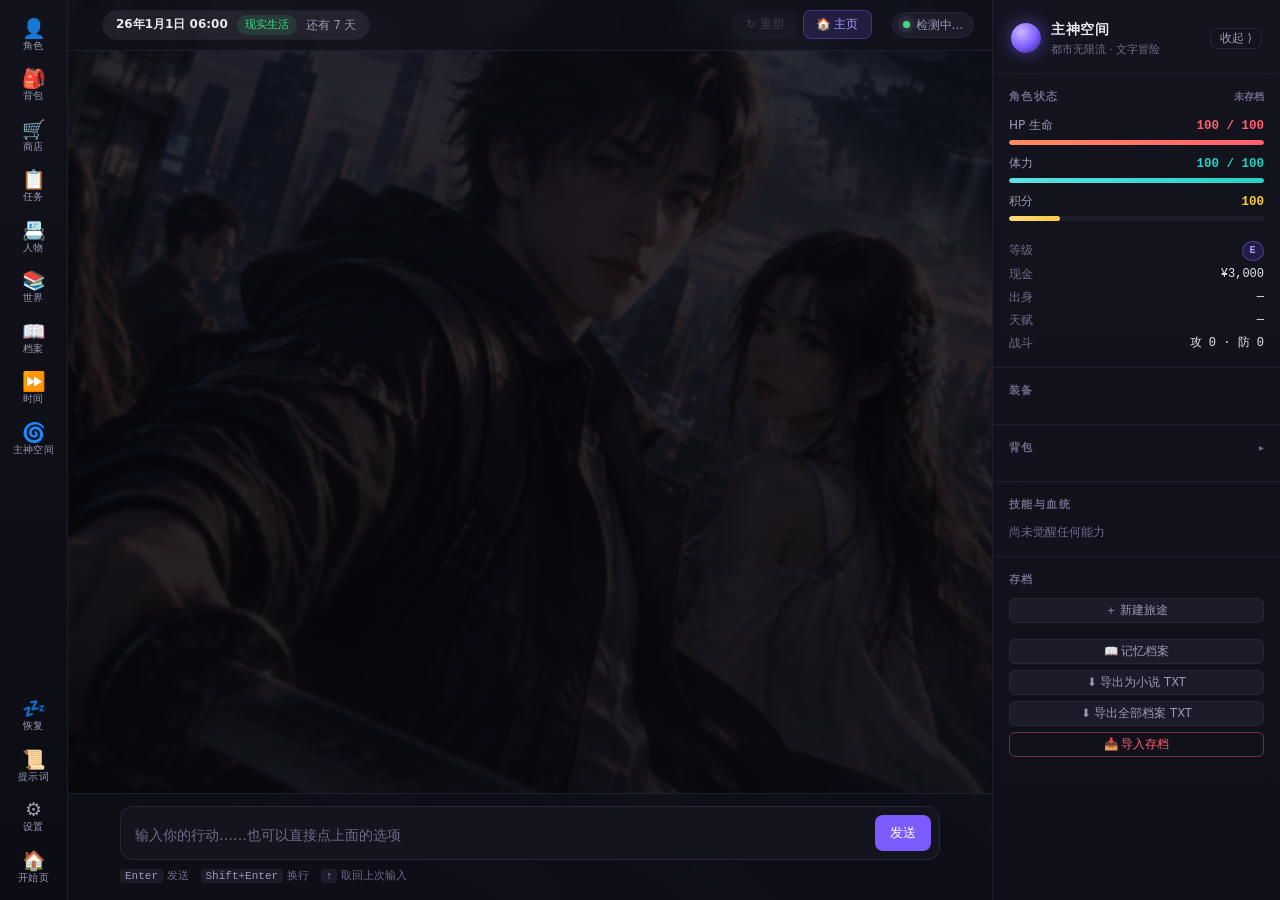
==== commit ee31b781: "更新游戏文件（2026-10-18 14:42）" ====
--- a/index.html
+++ b/index.html
@@ -122,8 +122,15 @@
     </div>
 
     <div class="section">
-      <h2>背包 <span class="mini" id="invCount"></span></h2>
-      <div class="chips" id="invList"><span class="empty">空空如也</span></div>
+      <h2>装备 <span class="mini" id="equipCount"></span></h2>
+      <div class="equip-mini" id="equipList"></div>
+    </div>
+
+    <div class="section">
+      <h2 class="sec-fold" id="invToggle" onclick="UI.toggleInv()" title="点一下展开 / 收起">
+        <span>背包 <span class="mini" id="invCount"></span></span><span class="caret" id="invCaret">▸</span>
+      </h2>
+      <div class="chips collapsed" id="invList"><span class="empty">空空如也</span></div>
     </div>
 
     <div class="section">
@@ -154,6 +161,9 @@
         <span class="tc-time" id="topClockTime">26年1月1日 06:00</span>
         <span class="tc-phase" id="topClockPhase">现实生活</span>
         <span class="tc-cd" id="topClockCd">还有 7 天</span>
+        <!-- 任务进行中时，这里的日历是**冻住的**（那是现实世界的日子）——
+             不说明的话玩家会以为时钟坏了 -->
+        <span class="tc-frozen" id="topClockFrozen" hidden>⏸ 现世时间暂停</span>
       </span>
       <div class="spacer"></div>
       <!-- 当前任务徽章：点了开任务面板。侧栏那块删掉之后，任务还得一眼看得到 -->
@@ -200,8 +210,11 @@
 
 <script src="./prefs.js"></script>
 <script src="./gamedata.js"></script>
-<!-- 世界书（84 篇，385KB）：网页模式靠它注入原著设定与人物，必须在 app.js 之前 -->
-<script src="./worldbooks.js"></script>
+<!--
+  世界书（84 篇 / 856KB）**不在这里同步加载** —— GitHub Pages 上要下 4~11 秒，
+  会把首页堵成白屏。改成 app.js 里按需动态加载（第一次进任务世界时才拉）。
+  加载入口：ensureWorldBooks()（见 app.js）
+-->
 <script src="./app.js"></script>
 <script src="./panels.js"></script>
 </body>
--- a/style.css
+++ b/style.css
@@ -47,10 +47,16 @@
   --read-font: "PingFang SC", "Microsoft YaHei", "Hiragino Sans GB", system-ui, sans-serif;
   --ui-scale: 1;
 
-  /* 叙事配色（彩色 / 素雅）*/
-  --nar-strong: #fff;
+  /* 叙事配色（彩色 / 素雅）
+     设置里承诺的是「环境青、对话金、心理紫」，所以这三项都对应实际存在的颜色。
+     素雅模式由 body.plain-narration 把这些全部收成正文色。 */
+  --nar-env: #c9d4e0;      /* 环境 · 旁白本体 —— 偏冷的灰青 */
+  --nar-say: #ffd166;      /* 对话 · 引号里的对白 —— 金 */
+  --nar-think: #b39ddb;    /* 心理 · 括号里的心声 —— 紫 */
+  --nar-strong: #fff;      /* 加粗强调 */
   --nar-em: var(--accent-2);
   --nar-state: var(--score);
+  --nar-env-on: 1;
 }
 
 * { box-sizing: border-box; margin: 0; padding: 0; }
@@ -169,7 +175,17 @@
   background: rgba(61, 220, 132, .12); font-size: 11px;
 }
 .topclock .tc-phase.on-mission { color: var(--hp); background: rgba(255, 95, 109, .14); }
+.topclock .tc-phase.on-hub { color: var(--accent-2, #b39ddb); background: rgba(150, 120, 255, .16); }
 .topclock .tc-cd { color: var(--text-dim); font-size: 11.5px; }
+/* 「现世时间暂停」：任务/中转站里日历冻住时的说明，别让玩家以为时钟坏了 */
+.topclock .tc-frozen {
+  color: var(--muted); font-size: 10.5px; letter-spacing: .2px;
+  padding: 1px 7px; border-radius: 999px;
+  background: rgba(255, 255, 255, .05);
+  border: 1px dashed rgba(255, 255, 255, .16);
+  white-space: nowrap; cursor: help;
+}
+.topclock .tc-frozen[hidden] { display: none; }
 .topclock .tc-cd.soon { color: var(--warn); font-weight: 600; }
 .topclock.soon { border-color: rgba(255, 159, 67, .4); }
 @media (max-width: 860px) {
@@ -543,6 +559,60 @@
 
 /* ── 背包 / 技能 ────────────────────────────────────────────── */
 .chips { display: flex; flex-wrap: wrap; gap: 6px; }
+
+/* ── 背包与装备弹窗：两个标签页 ── */
+.inv-tabs {
+  display: flex; gap: 6px; margin-bottom: 14px;
+  border-bottom: 1px solid var(--border-soft); padding-bottom: 10px;
+}
+.inv-tabs .tab {
+  display: inline-flex; align-items: center; gap: 6px;
+  padding: 6px 14px; border-radius: 7px; font-size: 12.5px;
+  background: transparent; border: 1px solid var(--border);
+  color: var(--muted); cursor: pointer; transition: all .15s;
+}
+.inv-tabs .tab:hover { color: var(--text-dim); border-color: var(--border-strong, var(--border)); }
+.inv-tabs .tab.on {
+  background: var(--panel-2); color: var(--text);
+  border-color: var(--accent, #7c6cf0);
+}
+.inv-tabs .tab .mini { font-size: 10.5px; opacity: .7; }
+.itab-pane[hidden] { display: none; }
+/* 收起时整块不占位：背包一多会把下面的「技能」「存档」全挤到看不见 */
+.chips.collapsed { display: none; }
+
+/* ── 侧栏：可折叠的标题 ── */
+.section > h2.sec-fold {
+  cursor: pointer; user-select: none; margin-bottom: 10px;
+  transition: color .15s;
+}
+.section > h2.sec-fold:hover { color: var(--text); }
+.section > h2.sec-fold > span:first-child { display: inline-flex; align-items: center; gap: 8px; }
+.section > h2.sec-fold .caret {
+  font-size: 10px; color: var(--muted); letter-spacing: 0;
+  transition: transform .15s; display: inline-block;
+}
+
+/* ── 侧栏：装备缩略表（一行一个栏位）── */
+.equip-mini { display: flex; flex-direction: column; gap: 4px; }
+.eq-row {
+  display: flex; align-items: baseline; gap: 8px;
+  padding: 4px 8px; border-radius: 6px;
+  background: var(--panel-2); border: 1px solid var(--border);
+  border-left: 3px solid var(--rc, var(--border));
+  font-size: 11.5px; min-height: 22px;
+}
+.eq-row .eq-sl {
+  color: var(--muted); font-size: 10px; letter-spacing: .5px;
+  flex: 0 0 34px; white-space: nowrap;
+}
+.eq-row .eq-nm {
+  color: var(--text-dim); flex: 1 1 auto;
+  overflow: hidden; text-overflow: ellipsis; white-space: nowrap;
+}
+.eq-row.has .eq-nm { color: var(--text); }
+.eq-row .eq-nm i { color: var(--muted); font-style: normal; opacity: .65; }
+
 .chip {
   display: inline-flex; align-items: center; gap: 5px;
   padding: 3px 8px; border-radius: 6px; font-size: 11.5px;
@@ -552,6 +622,22 @@
 .chip.usable { cursor: pointer; border-color: rgba(34,211,197,.35); color: var(--sta); }
 .chip.usable:hover { background: rgba(34,211,197,.12); }
 .chip.skill { border-color: rgba(124,92,255,.35); color: var(--accent-2); }
+
+/* ── 关系标签（老婆 / 仇敌 / 债主…）──
+   由 AI 按剧情自己写，所以这里只按语义上色，不做白名单。
+   放在人物卡最上面，玩家一眼看出这个人是敌是友。 */
+.rel-tags { display: flex; flex-wrap: wrap; gap: 6px; margin-bottom: 12px; }
+.rel-tag {
+  display: inline-flex; align-items: center;
+  padding: 4px 10px; border-radius: 999px;
+  font-size: 12px; font-weight: 600; letter-spacing: .3px;
+  border: 1px solid var(--border); background: var(--panel-2); color: var(--text-dim);
+}
+.rel-tag.rel-love   { border-color: rgba(255,95,109,.5);  color: #ff8fa3; background: rgba(255,95,109,.12); }
+.rel-tag.rel-foe    { border-color: rgba(255,80,80,.5);   color: #ff7b7b; background: rgba(255,60,60,.12); }
+.rel-tag.rel-friend { border-color: rgba(34,211,197,.45); color: #4fdcc9; background: rgba(34,211,197,.10); }
+.rel-tag.rel-bond   { border-color: rgba(255,201,60,.45); color: #ffd166; background: rgba(255,201,60,.10); }
+.rel-tag.rel-plain  { border-color: rgba(160,160,190,.35); color: var(--text-dim); }
 .chip .q { opacity: .65; font-family: var(--mono); }
 .empty { font-size: 11.5px; color: var(--muted); }
 
@@ -626,8 +712,23 @@
 .msg.gm .body .state-line { color: var(--nar-state); font-family: var(--mono); font-size: 12.5px; opacity: .95; }
 .msg.gm .body strong { color: var(--nar-strong); font-weight: 600; }
 .msg.gm .body em { color: var(--nar-em); font-style: normal; }
+/* ── 叙事配色的三类元素 ──
+   设置里写的是「环境青、对话金、心理紫」，但以前只有 strong/em 两条规则，
+   formatGm 也从不给对白加类名 —— 所以「对话金、心理紫」是空头支票。
+   现在 formatGm 会输出 .gm-say（引号里的对白）和 .gm-think（括号里的心声）。 */
+.msg.gm .body { color: var(--nar-env); }              /* 环境：旁白底色 */
+.msg.gm .body .gm-say { color: var(--nar-say); }      /* 对话：金 */
+.msg.gm .body .gm-say strong { color: var(--nar-say); }
+.msg.gm .body .gm-think { color: var(--nar-think); font-style: normal; }  /* 心理：紫 */
+.msg.gm .body .gm-think strong { color: var(--nar-think); }
 /* 素雅叙事：把强调色收掉，只留加粗 */
 body.plain-narration { --nar-strong: var(--text); --nar-em: var(--text-dim); --nar-state: var(--muted); }
+body.plain-narration .msg.gm .body,
+body.plain-narration .msg.gm .body .gm-say,
+body.plain-narration .msg.gm .body .gm-think,
+body.plain-narration .read-preview .gm-say,
+body.plain-narration .read-preview .gm-think,
+body.plain-narration .read-preview strong { color: var(--text); }
 
 .msg.player { align-self: flex-end; max-width: 82%; }
 .msg.player .body {
@@ -1588,11 +1689,15 @@
   background: var(--ov-1); border: 1px dashed var(--border);
   font-family: var(--read-font);
   font-size: var(--read-size); line-height: var(--read-lh);
-  color: var(--text);
+  color: var(--nar-env);
 }
 .read-preview p { margin: 10px 0 0; }
+.read-preview .state-line { color: var(--nar-state); font-family: var(--mono); font-size: 12.5px; opacity: .95; }
 .read-preview strong { color: var(--nar-strong); font-weight: 600; }
 .read-preview em { color: var(--nar-em); font-style: normal; }
+/* 预览用的类名和正文完全一致 —— 所以预览里看到什么，正文里就是什么 */
+.read-preview .gm-say { color: var(--nar-say); }
+.read-preview .gm-think { color: var(--nar-think); font-style: normal; }
 
 @media (max-width: 640px) {
   .set-row { flex-direction: column; align-items: flex-start; gap: 9px; }
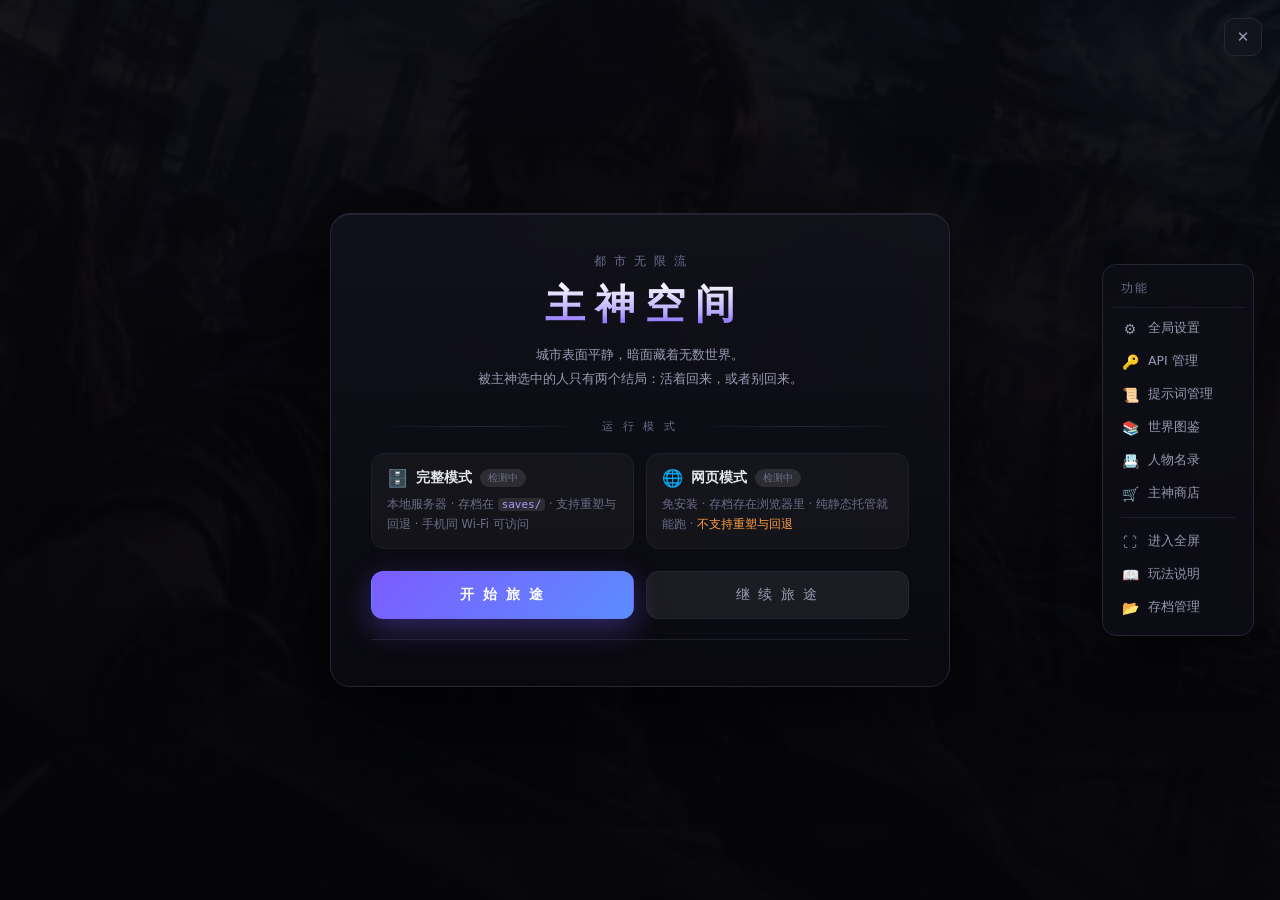
==== commit 11d8518d: "更新游戏文件（2026-10-18 14:49）" ====
--- a/index.html
+++ b/index.html
@@ -9,6 +9,21 @@
 <link rel="stylesheet" href="./style.css" />
 </head>
 <body>
+<script>
+/* 首次访问（这个浏览器里没有任何存档）：在 app.js 下载完之前就把开始页显示出来。
+   页面底下要加载 gamedata.js(331KB) + app.js(200KB) + panels.js(127KB)，
+   在手机网络下那几秒是一片空白 —— 开始页的内容本来就写死在这个文件里，
+   没必要等脚本。给 <html> 加一个 no-save，样式表里对应地把开始页放出来。
+   有存档的玩家不受影响（boot 会直接进游戏，也不会先闪一下开始页）。 */
+(function () {
+  try {
+    var n = Object.keys(JSON.parse(localStorage.getItem('mid_saves_v1') || '{}')).length;
+    if (!n) document.documentElement.classList.add('no-save');
+  } catch (e) {
+    document.documentElement.classList.add('no-save');
+  }
+})();
+</script>
 
 <div id="app">
   <!-- ══════════ 开始页 ══════════ -->
--- a/style.css
+++ b/style.css
@@ -912,6 +912,12 @@
   overflow-y: auto; padding: 40px 20px;
 }
 .landing.show { display: block; animation: fade .25s ease-out; }
+/* 首次访问：index.html 里的内联脚本会给 <html> 加 no-save，
+   让开始页在 app.js 下载完之前就画出来（否则手机网络下要白等几秒）。
+   boot 决定进游戏时会把这个 class 摘掉。 */
+html.no-save .landing { display: block; animation: none; }
+html.no-save body { overflow: hidden; }
+html.no-save #app > *:not(.landing) { display: none; }
 /* 开始页打开时把游戏界面整个藏掉 —— 背景图在 body::before 上，藏了 #app 就露出来了 */
 /* ⚠ .landing 自己就在 #app 里面，所以不能整个藏 #app —— 那会把开始页一起藏了。
    只藏它的兄弟节点（图标栏 / 侧栏 / 主区）。 */
